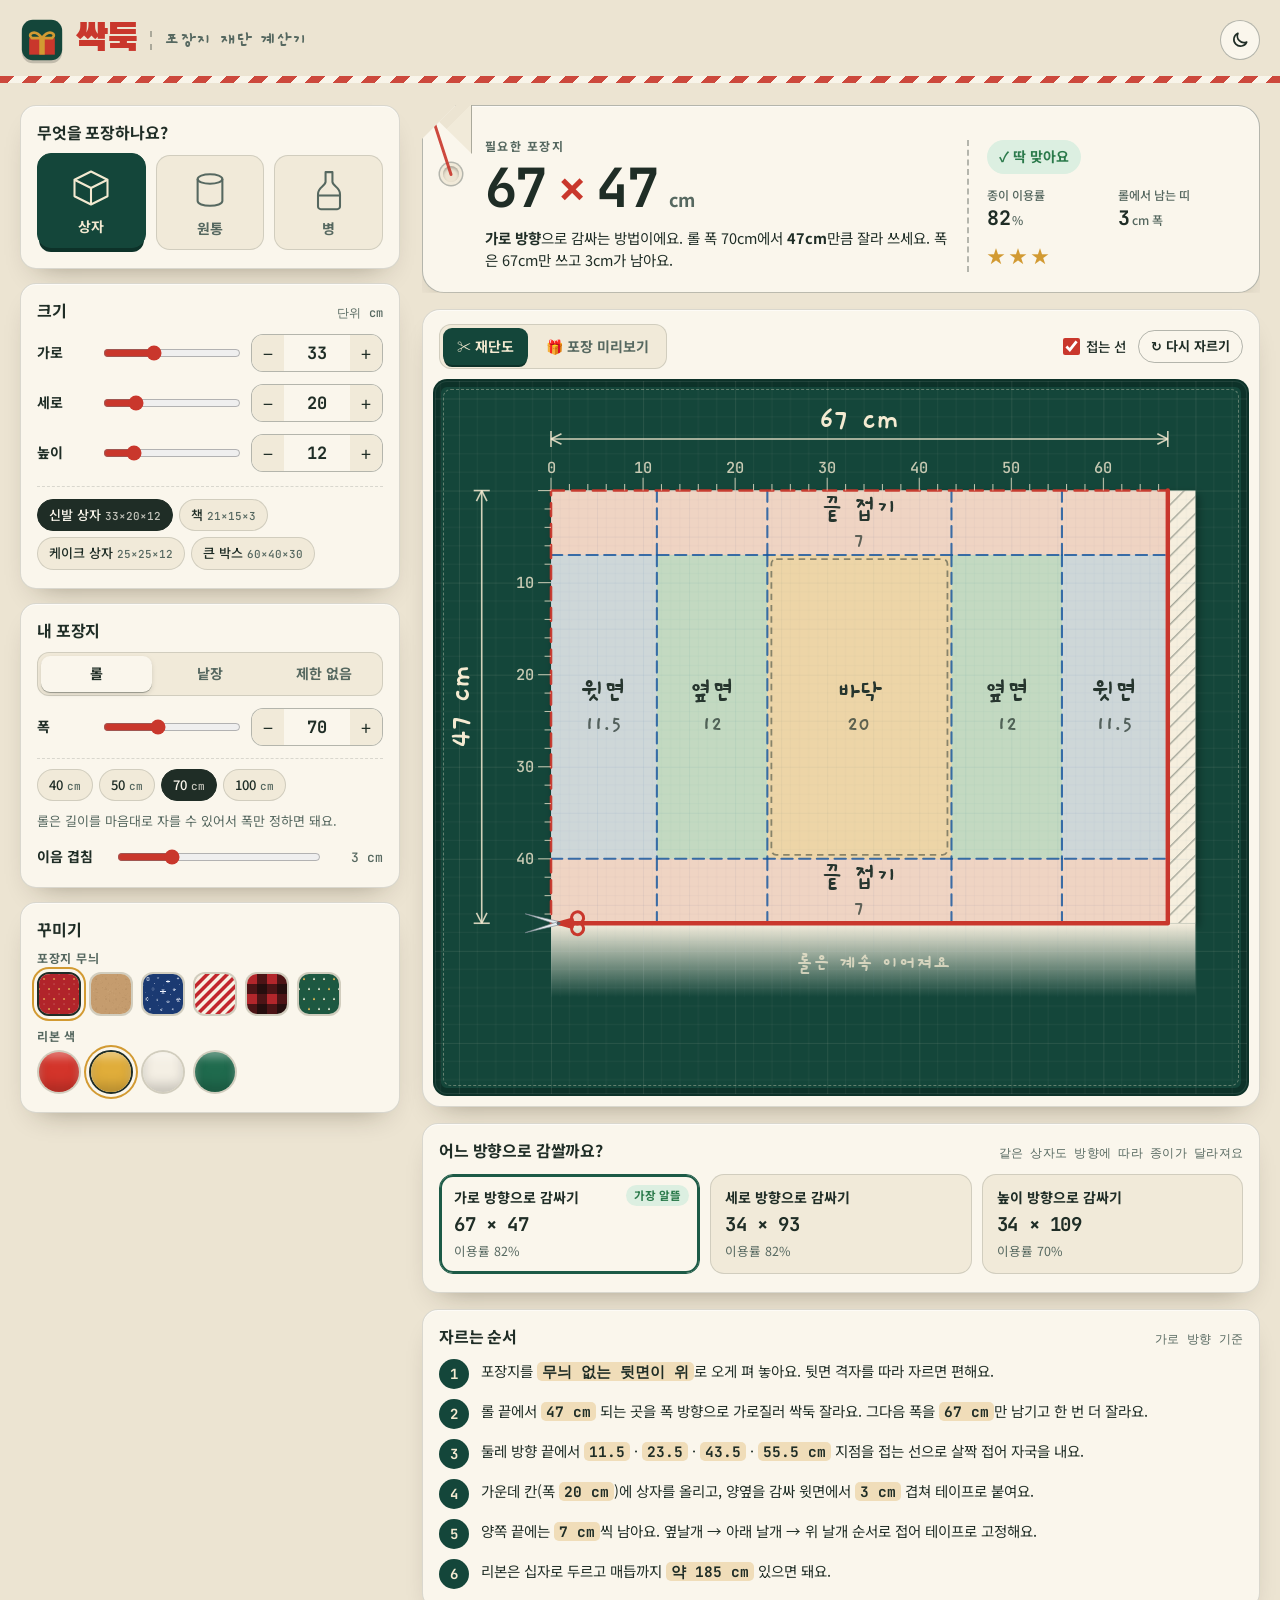
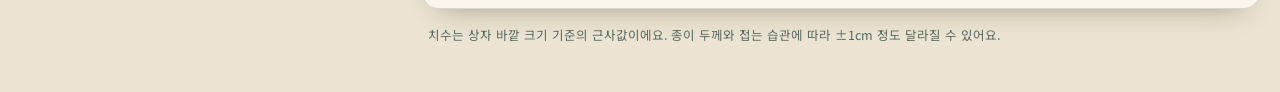
==== app/index.html @ a5066467 "싹둑: 크리스마스 선물 포장지 계산기 Co-Authored-By: Claude Sonnet 5.5 <noreply@anthropic.com>" ====
<!doctype html>
<html lang="ko">
<head>
<meta charset="utf-8">
<meta name="viewport" content="width=device-width, initial-scale=1, viewport-fit=cover">
<title>싹둑 — 포장지 재단 계산기</title>
<link rel="preconnect" href="https://fonts.googleapis.com">
<link rel="preconnect" href="https://fonts.gstatic.com" crossorigin>
<link rel="stylesheet" href="https://fonts.googleapis.com/css2?family=Black+Han+Sans&family=Gaegu:wght@400;700&family=JetBrains+Mono:wght@500;700&family=Noto+Sans+KR:wght@400;500;700&display=swap">
<link rel="stylesheet" href="css/style.css">
<link rel="icon" href="data:image/svg+xml,%3Csvg xmlns='http://www.w3.org/2000/svg' viewBox='0 0 64 64'%3E%3Crect width='64' height='64' rx='14' fill='%2314463a'/%3E%3Cpath d='M12 24h40v28H12z' fill='%23c9372c'/%3E%3Crect x='28' y='24' width='8' height='28' fill='%23f3d27a'/%3E%3Cpath d='M32 24c-10-14-22-6-14 0zM32 24c10-14 22-6 14 0z' fill='none' stroke='%23f3d27a' stroke-width='4' stroke-linejoin='round'/%3E%3C/svg%3E">
</head>
<body>

<header class="top">
  <div class="top-in">
    <a class="brand" href="../" aria-label="싹둑 처음 화면">
      <svg class="brand-mark" viewBox="0 0 48 48" aria-hidden="true">
        <rect x="2" y="2" width="44" height="44" rx="12" fill="var(--mat)"/>
        <path d="M10 22h28v18H10z" fill="var(--red)"/>
        <rect x="21" y="22" width="6" height="18" fill="var(--gold)"/>
        <path d="M24 22c-8-11-17-4-11 0zM24 22c8-11 17-4 11 0z" fill="none" stroke="var(--gold)" stroke-width="3" stroke-linejoin="round"/>
        <path d="M31 8l-14 14M17 8l14 14" stroke="#fff" stroke-width="0" />
      </svg>
      <span class="brand-name">싹둑</span>
      <span class="brand-sub">포장지 재단 계산기</span>
    </a>
    <button class="icon-btn" id="theme-btn" type="button" aria-label="화면 테마 바꾸기" title="화면 테마 바꾸기">
      <svg viewBox="0 0 24 24" width="20" height="20" aria-hidden="true"><path d="M20 14.5A8 8 0 0 1 9.5 4a8 8 0 1 0 10.5 10.5z" fill="none" stroke="currentColor" stroke-width="2" stroke-linejoin="round"/></svg>
    </button>
  </div>
  <div class="trim" aria-hidden="true"></div>
</header>

<main class="app">

  <!-- ───────── 왼쪽: 입력 ───────── -->
  <aside class="controls" aria-label="포장 정보 입력">

    <section class="card" id="c-shape" aria-labelledby="h-shape">
      <h2 id="h-shape">무엇을 포장하나요?</h2>
      <div class="shapes" role="radiogroup" aria-labelledby="h-shape" id="shapes">
        <button type="button" class="shape" role="radio" data-shape="box" aria-checked="true">
          <svg viewBox="0 0 64 64" aria-hidden="true"><path d="M32 8 56 20v24L32 56 8 44V20z" fill="none" stroke="currentColor" stroke-width="3" stroke-linejoin="round"/><path d="M8 20l24 12 24-12M32 32v24" fill="none" stroke="currentColor" stroke-width="3" stroke-linejoin="round"/></svg>
          <span>상자</span>
        </button>
        <button type="button" class="shape" role="radio" data-shape="cyl" aria-checked="false">
          <svg viewBox="0 0 64 64" aria-hidden="true"><ellipse cx="32" cy="16" rx="18" ry="7" fill="none" stroke="currentColor" stroke-width="3"/><path d="M14 16v32c0 4 8 7 18 7s18-3 18-7V16" fill="none" stroke="currentColor" stroke-width="3"/></svg>
          <span>원통</span>
        </button>
        <button type="button" class="shape" role="radio" data-shape="bottle" aria-checked="false">
          <svg viewBox="0 0 64 64" aria-hidden="true"><path d="M27 6h10v14c0 6 11 8 11 18v18c0 2-2 4-4 4H20c-2 0-4-2-4-4V38c0-10 11-12 11-18z" fill="none" stroke="currentColor" stroke-width="3" stroke-linejoin="round"/><path d="M16 40h32" stroke="currentColor" stroke-width="3"/></svg>
          <span>병</span>
        </button>
      </div>
    </section>

    <section class="card" id="c-size" aria-labelledby="h-size">
      <div class="card-head">
        <h2 id="h-size">크기</h2>
        <span class="unit-tag">단위 cm</span>
      </div>
      <div id="dims" class="dims"></div>
      <div class="presets" id="presets" aria-label="자주 쓰는 크기"></div>
    </section>

    <section class="card" id="c-paper" aria-labelledby="h-paper">
      <h2 id="h-paper">내 포장지</h2>
      <div class="seg" role="radiogroup" aria-labelledby="h-paper" id="paper-type">
        <button type="button" role="radio" data-type="roll" aria-checked="true">롤</button>
        <button type="button" role="radio" data-type="sheet" aria-checked="false">낱장</button>
        <button type="button" role="radio" data-type="none" aria-checked="false">제한 없음</button>
      </div>
      <div id="paper-fields" class="paper-fields"></div>
      <div class="field slim">
        <label for="ovl">이음 겹침</label>
        <input type="range" id="ovl" min="2" max="6" step="0.5" value="3">
        <output id="ovl-out" for="ovl">3 cm</output>
      </div>
    </section>

    <section class="card" id="c-style" aria-labelledby="h-style">
      <h2 id="h-style">꾸미기</h2>
      <div class="label-s">포장지 무늬</div>
      <div class="swatches" id="patterns" role="radiogroup" aria-label="포장지 무늬"></div>
      <div class="label-s">리본 색</div>
      <div class="swatches" id="ribbons" role="radiogroup" aria-label="리본 색"></div>
    </section>
  </aside>

  <!-- ───────── 오른쪽: 결과 ───────── -->
  <section class="workspace" aria-label="계산 결과">

    <div class="tag" id="result" aria-live="polite">
      <div class="tag-hole" aria-hidden="true"></div>
      <div class="tag-main">
        <div class="tag-kicker" id="r-kicker">필요한 포장지</div>
        <div class="tag-size"><span id="r-w">–</span><i>×</i><span id="r-h">–</span><small>cm</small></div>
        <div class="tag-note" id="r-note"></div>
      </div>
      <div class="tag-side">
        <div class="status" id="r-status"></div>
        <div class="metrics">
          <div class="metric"><span class="m-label">종이 이용률</span><span class="m-val" id="r-eff">–</span></div>
          <div class="metric"><span class="m-label" id="r-left-label">남는 종이</span><span class="m-val" id="r-left">–</span></div>
        </div>
        <div class="stars" id="r-stars" aria-hidden="true"></div>
      </div>
    </div>

    <div class="stagecard">
      <div class="stage-top">
        <div class="tabs" role="tablist" aria-label="보기 전환">
          <button type="button" role="tab" id="tab-cut" aria-selected="true" aria-controls="panel-cut">✂ 재단도</button>
          <button type="button" role="tab" id="tab-wrap" aria-selected="false" aria-controls="panel-wrap">🎁 포장 미리보기</button>
        </div>
        <div class="stage-tools" id="tools-cut">
          <label class="check"><input type="checkbox" id="chk-folds" checked><span>접는 선</span></label>
          <button type="button" class="btn ghost sm" id="btn-recut">↻ 다시 자르기</button>
        </div>
        <div class="stage-tools" id="tools-wrap" hidden>
          <label class="check"><input type="checkbox" id="chk-auto" checked><span>자동 카메라</span></label>
        </div>
      </div>

      <div class="stage" id="stage">
        <div id="panel-cut" role="tabpanel" aria-labelledby="tab-cut" class="panel">
          <svg id="cut" xmlns="http://www.w3.org/2000/svg" role="img" aria-label="포장지 재단선과 접는 선 도면"></svg>
        </div>
        <div id="panel-wrap" role="tabpanel" aria-labelledby="tab-wrap" class="panel" hidden>
          <div id="gl" class="gl"></div>
          <div class="cap" id="cap" aria-live="polite"></div>
          <div class="gl-hint" id="gl-hint">드래그로 돌려 보고, 휠로 확대해요</div>
          <div class="gl-fail" id="gl-fail" hidden>이 브라우저에서는 3D 미리보기를 열 수 없어요. 재단도는 그대로 쓸 수 있어요.</div>
        </div>
      </div>

      <div class="player" id="player" hidden>
        <button type="button" class="play" id="btn-play" aria-label="재생">
          <svg viewBox="0 0 24 24" width="22" height="22" aria-hidden="true"><path id="ico-play" d="M8 5v14l11-7z" fill="currentColor"/></svg>
        </button>
        <div class="scrub">
          <div class="marks" id="marks"></div>
          <input type="range" id="scrub" min="0" max="1000" value="0" aria-label="포장 진행 위치">
        </div>
        <button type="button" class="btn ghost sm" id="btn-speed" aria-label="재생 속도">1×</button>
        <button type="button" class="btn ghost sm" id="btn-restart" aria-label="처음부터">⏮</button>
      </div>
      <div class="chips-steps" id="step-chips" hidden></div>
    </div>

    <div class="card" id="options-card" hidden>
      <div class="card-head">
        <h2>어느 방향으로 감쌀까요?</h2>
        <span class="unit-tag">같은 상자도 방향에 따라 종이가 달라져요</span>
      </div>
      <div class="options" id="options" role="radiogroup" aria-label="감싸는 방향"></div>
    </div>

    <div class="card" id="steps-card">
      <div class="card-head"><h2>자르는 순서</h2><span class="unit-tag" id="steps-sub"></span></div>
      <ol class="steps" id="steps"></ol>
    </div>

    <p class="fine">치수는 상자 바깥 크기 기준의 근사값이에요. 종이 두께와 접는 습관에 따라 ±1cm 정도 달라질 수 있어요.</p>
  </section>
</main>

<script src="vendor/three.min.js"></script>
<script src="js/calc.js"></script>
<script src="js/diagram.js"></script>
<script src="js/stage3d.js"></script>
<script src="js/app.js"></script>
</body>
</html>
---- app/css/style.css ----
/* 싹둑 — 선물 포장 작업대
 * 레이아웃: 왼쪽 입력 카드 / 오른쪽 "선물 태그" 결과 + 재단 매트(도면·3D) / 아래 순서 안내
 * 팔레트: 매트 초록 · 리본 빨강 · 크라프트 종이 · 금박 포인트 */
:root {
  --bg: #ece4d2;
  --bg-soft: #e2d8c1;
  --card: #faf6ec;
  --card-2: #f1ead9;
  --ink: #1f2d26;
  --ink-2: #566860;
  --line: rgba(31, 45, 38, .15);
  --line-strong: rgba(31, 45, 38, .32);
  --red: #c9372c;
  --red-ink: #fff8f2;
  --green: #1c5a46;
  --gold: #d29a32;
  --mat: #14463a;
  --mat-deep: #0d3229;
  --good: #2b7a4b;
  --good-bg: #dcefe1;
  --bad: #c0302b;
  --bad-bg: #f8dfd9;
  --warn: #9a6a14;
  --shadow: 0 1px 0 rgba(255,255,255,.6) inset, 0 14px 28px -18px rgba(40, 30, 10, .45);

  --f-display: "Black Han Sans", "Noto Sans KR", "Malgun Gothic", sans-serif;
  --f-body: "Noto Sans KR", "Malgun Gothic", "Apple SD Gothic Neo", system-ui, sans-serif;
  --f-hand: "Gaegu", "Noto Sans KR", cursive;
  --f-mono: "JetBrains Mono", ui-monospace, "Cascadia Mono", Consolas, monospace;
}
@media (prefers-color-scheme: dark) {
  :root:not([data-theme="light"]) {
    --bg: #0d1713; --bg-soft: #13211b; --card: #16241e; --card-2: #1c2d25;
    --ink: #e8efe7; --ink-2: #9db0a5; --line: rgba(232, 239, 231, .13); --line-strong: rgba(232, 239, 231, .3);
    --red: #e4574a; --red-ink: #1c0906; --green: #5bbb96; --gold: #e6b24e;
    --good: #66c78f; --good-bg: #1c3a2a; --bad: #ff7d6d; --bad-bg: #3d1f1b; --warn: #e6b24e;
    --shadow: 0 1px 0 rgba(255,255,255,.04) inset, 0 14px 28px -18px rgba(0, 0, 0, .8);
    color-scheme: dark;
  }
}
:root[data-theme="dark"] {
  --bg: #0d1713; --bg-soft: #13211b; --card: #16241e; --card-2: #1c2d25;
  --ink: #e8efe7; --ink-2: #9db0a5; --line: rgba(232, 239, 231, .13); --line-strong: rgba(232, 239, 231, .3);
  --red: #e4574a; --red-ink: #1c0906; --green: #5bbb96; --gold: #e6b24e;
  --good: #66c78f; --good-bg: #1c3a2a; --bad: #ff7d6d; --bad-bg: #3d1f1b; --warn: #e6b24e;
  --shadow: 0 1px 0 rgba(255,255,255,.04) inset, 0 14px 28px -18px rgba(0, 0, 0, .8);
  color-scheme: dark;
}

* { box-sizing: border-box; }
html { -webkit-text-size-adjust: 100%; }
body {
  margin: 0;
  background: var(--bg);
  color: var(--ink);
  font: 400 15px/1.55 var(--f-body);
  padding-left: max(16px, env(safe-area-inset-left, 0px));
  padding-right: max(16px, env(safe-area-inset-right, 0px));
  padding-block: 0 48px;
  min-height: 100vh;
}
button, input { font: inherit; color: inherit; }
button { cursor: pointer; }
:focus-visible { outline: 3px solid var(--gold); outline-offset: 2px; border-radius: 8px; }
h1, h2, h3, p { margin: 0; }
[hidden] { display: none !important; }

/* ───── 머리 ───── */
.top { margin-inline: calc(max(16px, env(safe-area-inset-left, 0px)) * -1) calc(max(16px, env(safe-area-inset-right, 0px)) * -1); padding-inline: max(16px, env(safe-area-inset-left, 0px)) max(16px, env(safe-area-inset-right, 0px)); }
.top-in { max-width: 1240px; margin: 0 auto; display: flex; align-items: center; justify-content: space-between; gap: 12px; padding-block: 18px 14px; }
.brand { display: flex; align-items: center; gap: 12px; text-decoration: none; color: inherit; min-width: 0; }
.brand-mark { width: 44px; height: 44px; flex: none; filter: drop-shadow(0 3px 0 rgba(0,0,0,.18)); }
.brand-name { font: 400 38px/1 var(--f-display); letter-spacing: -.02em; color: var(--red); }
.brand-sub { font: 400 19px/1 var(--f-hand); font-weight: 700; color: var(--ink-2); padding-left: 12px; border-left: 2px dashed var(--line-strong); white-space: nowrap; }
.trim { height: 7px; margin-inline: calc(max(16px, env(safe-area-inset-left, 0px)) * -1) calc(max(16px, env(safe-area-inset-right, 0px)) * -1); background: repeating-linear-gradient(-45deg, var(--red) 0 10px, var(--card) 10px 20px); opacity: .9; }
.icon-btn { width: 40px; height: 40px; border-radius: 50%; border: 1.5px solid var(--line-strong); background: var(--card); display: grid; place-items: center; }
.icon-btn:hover { border-color: var(--ink); }

/* ───── 전체 배치 ───── */
.app { max-width: 1240px; margin: 22px auto 0; display: grid; grid-template-columns: minmax(300px, 380px) minmax(0, 1fr); gap: 22px; align-items: start; }
.controls { display: grid; gap: 14px; }
.workspace { display: grid; gap: 16px; min-width: 0; }

.card { background: var(--card); border: 1px solid var(--line); border-radius: 16px; padding: 16px 16px 18px; box-shadow: var(--shadow); min-width: 0; }
.card h2 { font: 700 16px/1.3 var(--f-body); letter-spacing: -.01em; }
.card-head { display: flex; align-items: baseline; justify-content: space-between; gap: 10px; flex-wrap: wrap; margin-bottom: 12px; }
.card > h2 { margin-bottom: 12px; }
.unit-tag { font: 500 12px/1.4 var(--f-mono); color: var(--ink-2); letter-spacing: .02em; }
.label-s { font: 700 12px/1 var(--f-body); letter-spacing: .06em; color: var(--ink-2); margin: 14px 0 8px; }
.label-s:first-of-type { margin-top: 2px; }

/* ───── 모양 고르기 ───── */
.shapes { display: grid; grid-template-columns: repeat(3, 1fr); gap: 10px; }
.shape { display: grid; justify-items: center; gap: 6px; padding: 12px 6px 10px; border-radius: 14px; border: 1.5px solid var(--line); background: var(--card-2); color: var(--ink-2); transition: transform .15s, border-color .15s, background .15s, color .15s; }
.shape svg { width: 44px; height: 44px; }
.shape span { font-weight: 700; font-size: 14px; }
.shape:hover { transform: translateY(-2px); border-color: var(--line-strong); }
.shape[aria-checked="true"] { background: var(--mat); border-color: var(--mat); color: #f4ead1; box-shadow: 0 6px 0 -2px var(--mat-deep); transform: translateY(-2px); }

/* ───── 입력칸 ───── */
.dims { display: grid; gap: 12px; }
.field { display: grid; grid-template-columns: 56px minmax(0, 1fr) auto; align-items: center; gap: 10px; }
.field.slim { grid-template-columns: 70px minmax(0, 1fr) 52px; margin-top: 14px; }
.field > label { font-weight: 700; font-size: 14px; }
.field output { font: 500 13px var(--f-mono); text-align: right; color: var(--ink-2); }
.num { display: inline-flex; align-items: stretch; border: 1.5px solid var(--line-strong); border-radius: 12px; overflow: hidden; background: var(--card); }
.num button { width: 32px; border: 0; background: var(--card-2); font-size: 18px; line-height: 1; color: var(--ink); }
.num button:hover { background: var(--bg-soft); }
.num button:active { transform: scale(.94); }
.num input { width: 66px; border: 0; background: transparent; text-align: center; font: 700 17px var(--f-mono); padding: 7px 2px; -moz-appearance: textfield; }
.num input::-webkit-outer-spin-button, .num input::-webkit-inner-spin-button { -webkit-appearance: none; margin: 0; }
.num input:focus { outline: none; background: color-mix(in srgb, var(--gold) 18%, transparent); }
.num:focus-within { border-color: var(--gold); }
input[type="range"] { width: 100%; accent-color: var(--red); height: 24px; margin: 0; background: transparent; }

.presets { display: flex; flex-wrap: wrap; gap: 6px; margin-top: 14px; padding-top: 12px; border-top: 1.5px dashed var(--line); }
.chip { border: 1.5px solid var(--line); background: var(--card-2); border-radius: 999px; padding: 5px 11px; font-size: 13px; font-weight: 500; color: var(--ink); white-space: nowrap; }
.chip:hover { border-color: var(--ink); }
.chip small { font: 500 11px var(--f-mono); color: var(--ink-2); margin-left: 4px; }
.chip[aria-checked="true"], .chip.on { background: var(--ink); color: var(--card); border-color: var(--ink); }
.chip[aria-checked="true"] small, .chip.on small { color: inherit; opacity: .75; }

/* ───── 내 포장지 ───── */
.seg { display: grid; grid-template-columns: repeat(3, 1fr); background: var(--card-2); border: 1.5px solid var(--line); border-radius: 12px; padding: 3px; gap: 3px; }
.seg button { border: 0; background: transparent; border-radius: 9px; padding: 7px 4px; font-weight: 700; font-size: 14px; color: var(--ink-2); }
.seg button[aria-checked="true"] { background: var(--card); color: var(--ink); box-shadow: 0 1px 0 var(--line-strong), 0 2px 6px -2px rgba(0,0,0,.25); }
.paper-fields { display: grid; gap: 10px; margin-top: 12px; }
.paper-fields .row { display: flex; flex-wrap: wrap; gap: 8px; align-items: center; }
.paper-fields .times { font: 500 15px var(--f-mono); color: var(--ink-2); }
.paper-fields .note { font-size: 13px; color: var(--ink-2); }

/* ───── 무늬 · 리본 견본 ───── */
.swatches { display: flex; flex-wrap: wrap; gap: 8px; }
.sw { width: 44px; height: 44px; border-radius: 12px; border: 2px solid var(--line); padding: 0; overflow: hidden; position: relative; background: var(--card-2); transition: transform .15s; }
.sw:hover { transform: translateY(-2px); }
.sw canvas, .sw i { position: absolute; inset: 0; width: 100%; height: 100%; display: block; }
.sw[aria-checked="true"] { border-color: var(--ink); box-shadow: 0 0 0 3px var(--card), 0 0 0 5px var(--gold); }
.sw.ribbon { border-radius: 50%; }
.sw.ribbon i { background: var(--c); box-shadow: inset 0 -8px 12px rgba(0,0,0,.18), inset 0 6px 8px rgba(255,255,255,.35); }

/* ───── 선물 태그(결과) ───── */
.tag { position: relative; display: grid; grid-template-columns: minmax(0, 1fr) minmax(200px, 270px); gap: 18px; padding: 34px 22px 20px 62px; background: var(--card); border: 1.5px solid var(--line-strong); border-radius: 6px 22px 22px 22px; box-shadow: var(--shadow); clip-path: polygon(34px 0, 100% 0, 100% 100%, 0 100%, 0 34px); }
.tag::before { content: ""; position: absolute; left: 0; top: 0; width: 49px; height: 49px; background: linear-gradient(135deg, var(--bg) 0 50%, var(--card-2) 50%); border-right: 1.5px solid var(--line-strong); transform: translate(-1px, -1px); clip-path: polygon(100% 0, 100% 100%, 0 0); }
.tag-hole { position: absolute; left: 20px; top: 60px; width: 16px; height: 16px; border-radius: 50%; background: var(--bg); box-shadow: inset 0 2px 3px rgba(0,0,0,.28), 0 0 0 3px var(--card-2), 0 0 0 4.5px var(--line-strong); }
.tag-hole::after { content: ""; position: absolute; left: 7px; top: -46px; width: 2.5px; height: 56px; background: var(--red); border-radius: 2px; transform: rotate(-18deg); transform-origin: 50% 100%; opacity: .9; }
.tag-main { min-width: 0; }
.tag-kicker { font: 700 12px/1 var(--f-body); letter-spacing: .12em; color: var(--ink-2); margin-bottom: 8px; }
.tag-size { display: flex; align-items: baseline; flex-wrap: nowrap; white-space: nowrap; gap: 4px 10px; font-family: var(--f-mono); font-weight: 700; font-size: clamp(32px, 4.6vw, 54px); line-height: 1.05; letter-spacing: -.03em; font-variant-numeric: tabular-nums; }
.tag-size i { font-style: normal; color: var(--red); font-weight: 500; }
.tag-size small { font: 700 18px var(--f-body); letter-spacing: 0; color: var(--ink-2); margin-left: 2px; }
.tag-note { margin-top: 10px; font-size: 14.5px; color: var(--ink); max-width: 60ch; text-wrap: pretty; }
.tag-note b { font-weight: 700; }
.tag-side { display: grid; align-content: start; gap: 12px; border-left: 2px dashed var(--line-strong); padding-left: 18px; min-width: 0; }
.status { display: inline-flex; align-items: center; gap: 8px; justify-self: start; padding: 6px 12px; border-radius: 999px; font-weight: 700; font-size: 14px; }
.status.ok { background: var(--good-bg); color: var(--good); }
.status.bad { background: var(--bad-bg); color: var(--bad); animation: shake .5s .1s 2; }
.status.free { background: var(--card-2); color: var(--ink-2); }
.metrics { display: grid; grid-template-columns: 1fr 1fr; gap: 12px; }
.metric { display: grid; gap: 2px; min-width: 0; }
.m-label { font-size: 12px; color: var(--ink-2); font-weight: 500; }
.m-val { font: 700 20px/1.2 var(--f-mono); letter-spacing: -.02em; font-variant-numeric: tabular-nums; white-space: nowrap; }
.m-val small { font: 500 12px var(--f-body); color: var(--ink-2); letter-spacing: 0; margin-left: 2px; }
.stars { display: flex; gap: 3px; color: var(--gold); font-size: 18px; letter-spacing: 1px; }
.stars .off { color: var(--line-strong); }
@keyframes shake { 0%,100% { transform: translateX(0) } 25% { transform: translateX(-4px) } 75% { transform: translateX(4px) } }

/* ───── 재단 매트 ───── */
.stagecard { background: var(--card); border: 1px solid var(--line); border-radius: 18px; padding: 12px; box-shadow: var(--shadow); min-width: 0; }
.stage-top { display: flex; align-items: center; justify-content: space-between; gap: 10px; flex-wrap: wrap; padding: 2px 4px 12px; }
.tabs { display: inline-flex; gap: 4px; background: var(--card-2); border: 1.5px solid var(--line); border-radius: 12px; padding: 3px; }
.tabs button { border: 0; background: transparent; padding: 8px 14px; border-radius: 9px; font-weight: 700; font-size: 14px; color: var(--ink-2); }
.tabs button[aria-selected="true"] { background: var(--mat); color: #f4ead1; box-shadow: 0 3px 0 -1px var(--mat-deep); }
.stage-tools { display: flex; align-items: center; gap: 12px; }
.check { display: inline-flex; align-items: center; gap: 6px; font-size: 13.5px; font-weight: 500; cursor: pointer; }
.check input { accent-color: var(--red); width: 17px; height: 17px; margin: 0; }
.btn { border: 1.5px solid var(--ink); background: var(--ink); color: var(--card); border-radius: 999px; padding: 8px 16px; font-weight: 700; }
.btn.ghost { background: transparent; color: var(--ink); border-color: var(--line-strong); }
.btn.ghost:hover { border-color: var(--ink); }
.btn.sm { padding: 5px 12px; font-size: 13px; }

.stage { position: relative; border-radius: 12px; overflow: hidden; background: var(--mat); aspect-ratio: var(--ar, 16 / 10); min-height: 340px; box-shadow: inset 0 0 0 1px rgba(255,255,255,.08), inset 0 0 0 6px var(--mat-deep), 0 0 0 2px var(--mat-deep); }
.stage::after { content: ""; position: absolute; inset: 8px; border: 1.5px dashed rgba(244, 234, 209, .35); border-radius: 8px; pointer-events: none; }
.panel { position: absolute; inset: 0; }
#cut { width: 100%; height: 100%; display: block; }
.gl { position: absolute; inset: 0; }
.gl canvas { width: 100% !important; height: 100% !important; display: block; touch-action: none; cursor: grab; }
.gl canvas:active { cursor: grabbing; }
.cap { position: absolute; left: 50%; bottom: 20px; transform: translateX(-50%); max-width: calc(100% - 40px); padding: 8px 18px 9px; border-radius: 999px; background: rgba(13, 28, 22, .78); color: #f6ecd4; font: 700 22px/1.2 var(--f-hand); letter-spacing: .01em; backdrop-filter: blur(6px); text-align: center; pointer-events: none; transition: opacity .25s; white-space: nowrap; overflow: hidden; text-overflow: ellipsis; }
.cap.bad { background: rgba(120, 22, 16, .88); }
.cap:empty { opacity: 0; }
.gl-hint { position: absolute; left: 22px; top: 18px; font: 500 12.5px var(--f-body); color: rgba(244,234,209,.7); pointer-events: none; transition: opacity .6s; }
.gl-fail { position: absolute; inset: 0; display: grid; place-items: center; text-align: center; padding: 30px; color: #f6ecd4; font-weight: 500; }

.player { display: grid; grid-template-columns: auto minmax(0, 1fr) auto auto; align-items: center; gap: 12px; padding: 12px 4px 4px; }
.play { width: 46px; height: 46px; border-radius: 50%; border: 0; background: var(--red); color: var(--red-ink); display: grid; place-items: center; box-shadow: 0 4px 0 -1px color-mix(in srgb, var(--red) 55%, black); }
.play:active { transform: translateY(2px); box-shadow: 0 2px 0 -1px color-mix(in srgb, var(--red) 55%, black); }
.scrub { position: relative; padding-top: 14px; }
.scrub input { position: relative; z-index: 1; }
.marks { position: absolute; left: 7px; right: 7px; top: 0; height: 14px; pointer-events: none; }
.marks i { position: absolute; top: 0; width: 2px; height: 8px; background: var(--line-strong); border-radius: 1px; transform: translateX(-1px); }
.chips-steps { display: flex; flex-wrap: wrap; gap: 6px; padding: 8px 4px 2px; }

/* ───── 방향 카드 ───── */
.options { display: grid; grid-template-columns: repeat(auto-fit, minmax(190px, 1fr)); gap: 10px; }
.opt { text-align: left; border: 1.5px solid var(--line); background: var(--card-2); border-radius: 14px; padding: 12px 14px; display: grid; gap: 4px; position: relative; min-width: 0; transition: transform .15s, border-color .15s; }
.opt:hover { transform: translateY(-2px); border-color: var(--line-strong); }
.opt[aria-checked="true"] { border-color: var(--green); background: var(--card); box-shadow: 0 0 0 2px var(--green) inset; }
.opt .o-name { font-weight: 700; font-size: 14px; }
.opt .o-size { font: 700 19px var(--f-mono); letter-spacing: -.02em; font-variant-numeric: tabular-nums; }
.opt .o-sub { font-size: 12.5px; color: var(--ink-2); }
.opt .o-badge { position: absolute; right: 10px; top: 10px; font-size: 11.5px; font-weight: 700; background: var(--good-bg); color: var(--good); padding: 2px 8px; border-radius: 999px; }
.opt .o-badge.bad { background: var(--bad-bg); color: var(--bad); }

/* ───── 순서 ───── */
.steps { list-style: none; counter-reset: s; margin: 0; padding: 0; display: grid; gap: 10px; }
.steps li { counter-increment: s; position: relative; padding-left: 42px; min-height: 30px; font-size: 14.5px; text-wrap: pretty; }
.steps li::before { content: counter(s); position: absolute; left: 0; top: -1px; width: 30px; height: 30px; display: grid; place-items: center; border-radius: 50%; background: var(--mat); color: #f4ead1; font: 700 14px var(--f-mono); }
.steps li b { font-family: var(--f-mono); font-weight: 700; background: color-mix(in srgb, var(--gold) 28%, transparent); padding: 0 5px; border-radius: 5px; white-space: nowrap; }
.fine { font-size: 12.5px; color: var(--ink-2); padding: 0 6px; }

/* ───── 좁은 화면 ───── */
@media (max-width: 980px) {
  .app { display: flex; flex-direction: column; gap: 14px; }
  .controls, .workspace { display: contents; }
  #result { order: 1; }
  #c-shape { order: 2; }
  #c-size { order: 3; }
  .stagecard { order: 4; }
  #c-paper { order: 5; }
  #c-style { order: 6; }
  #options-card { order: 7; }
  #steps-card { order: 8; }
  .fine { order: 9; }
}
@media (max-width: 640px) {
  .brand-sub { display: none; }
  .brand-name { font-size: 34px; }
  .tag { grid-template-columns: minmax(0, 1fr); padding: 34px 16px 18px 50px; }
  .tag-side { border-left: 0; padding-left: 0; border-top: 2px dashed var(--line-strong); padding-top: 14px; }
  .stage { aspect-ratio: var(--ar-m, 4 / 4.2); min-height: 0; }
  .cap { font-size: 18px; bottom: 14px; }
  .player { grid-template-columns: auto minmax(0, 1fr) auto; }
  #btn-restart { display: none; }
  .field { grid-template-columns: 48px minmax(0, 1fr) auto; }
}
@media (prefers-reduced-motion: reduce) {
  *, *::before, *::after { animation: none !important; transition: none !important; }
}
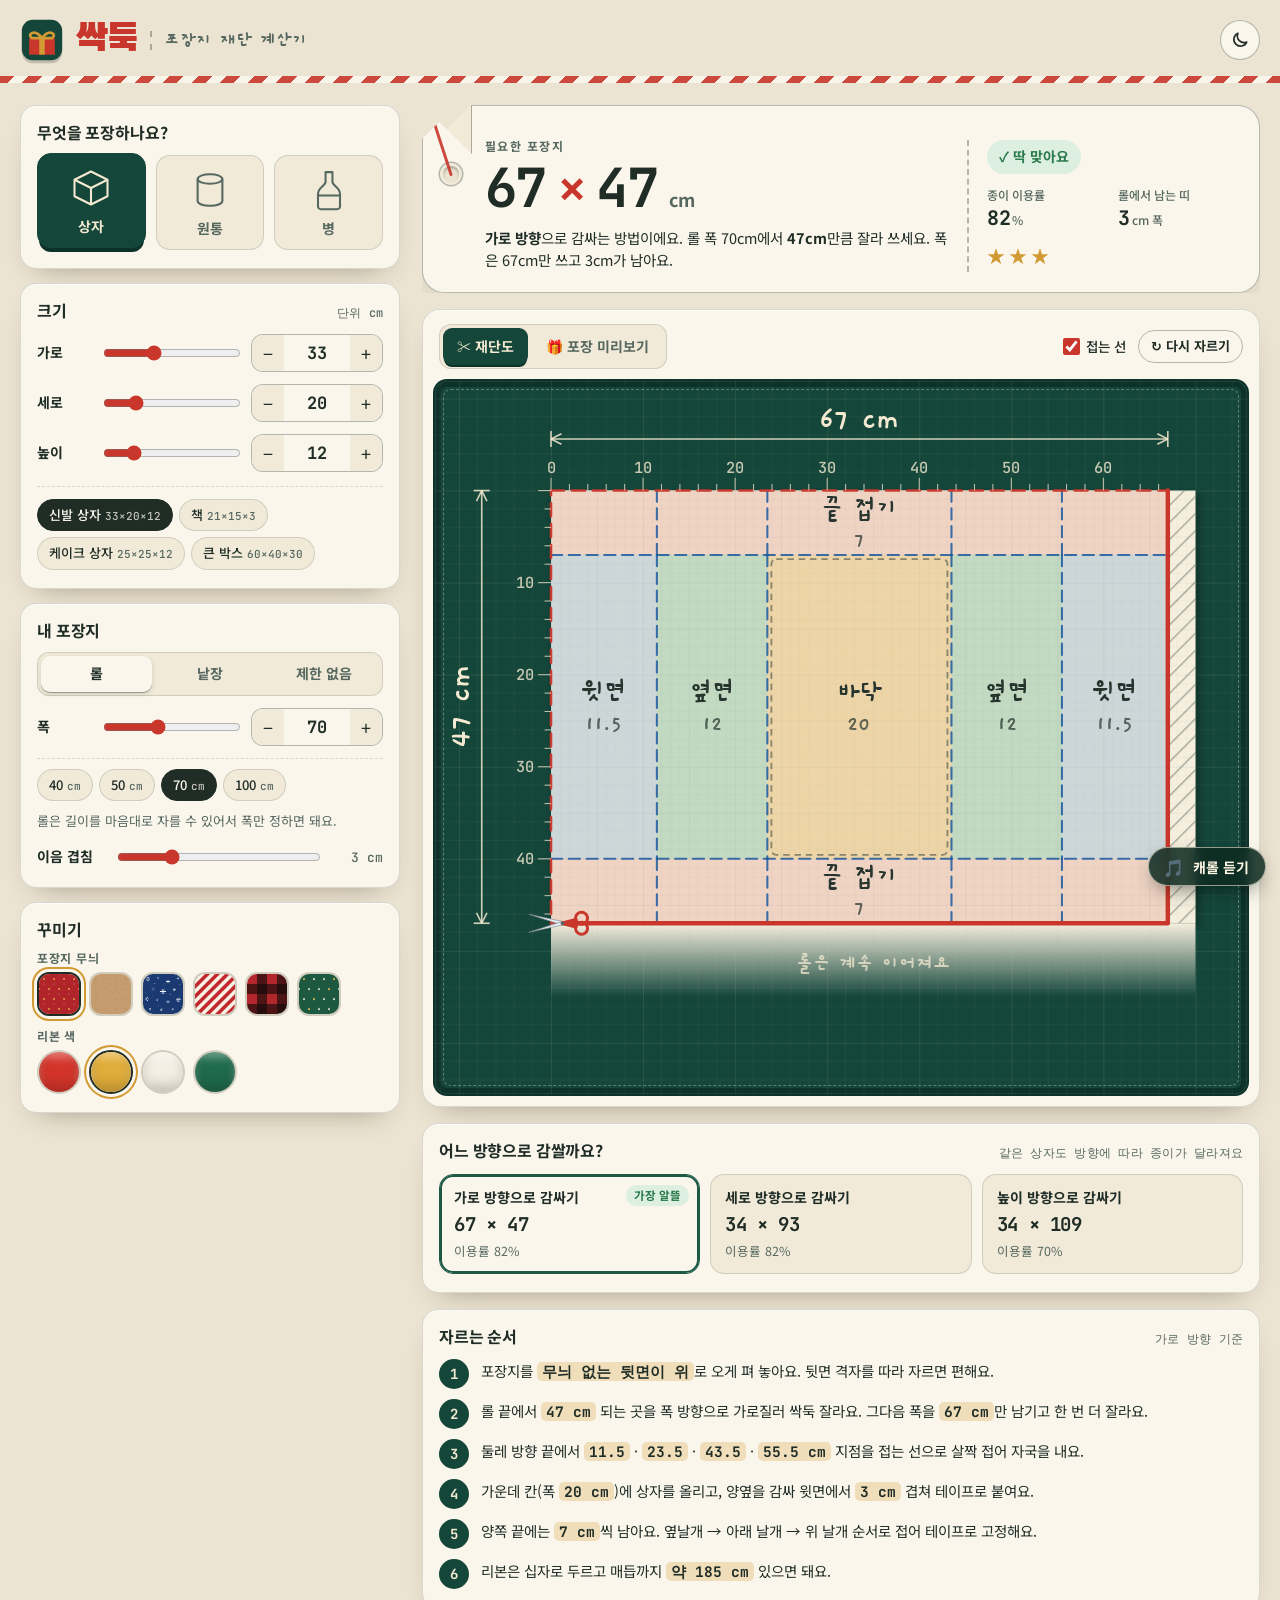
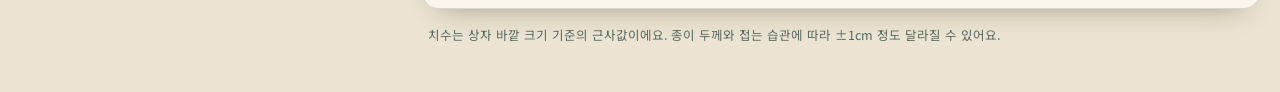
==== commit ce7610c4: "Add calm Christmas carol BGM toggle and fit landing hero to first screen Co-Authored-By: Claude Sonn" ====
--- a/app/index.html
+++ b/app/index.html
@@ -171,5 +171,6 @@
 <script src="js/diagram.js"></script>
 <script src="js/stage3d.js"></script>
 <script src="js/app.js"></script>
+<script src="../bgm.js" defer></script>
 </body>
 </html>
--- a/app/css/style.css
+++ b/app/css/style.css
@@ -220,7 +220,7 @@
 
 /* ───── 좁은 화면 ───── */
 @media (max-width: 980px) {
-  .app { display: flex; flex-direction: column; gap: 14px; }
+  .app { display: flex; flex-direction: column; align-items: stretch; gap: 14px; }
   .controls, .workspace { display: contents; }
   #result { order: 1; }
   #c-shape { order: 2; }
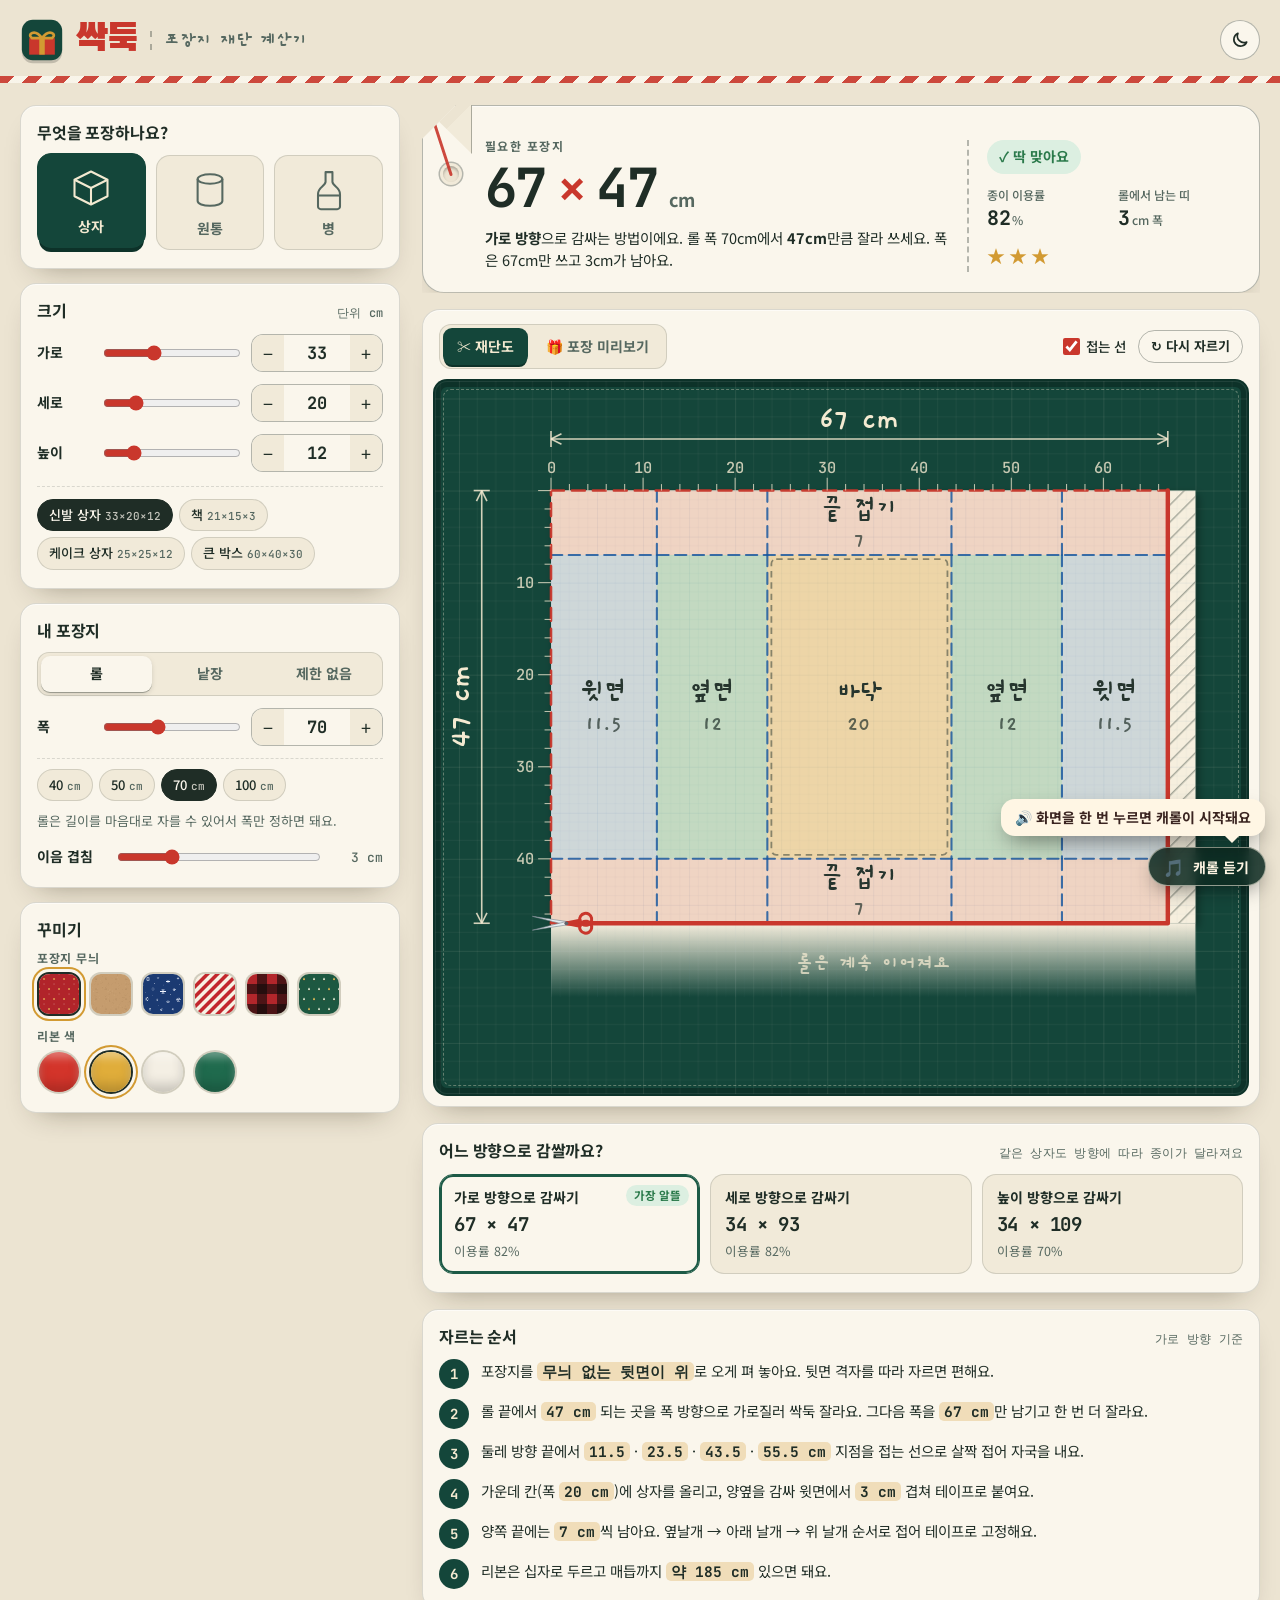
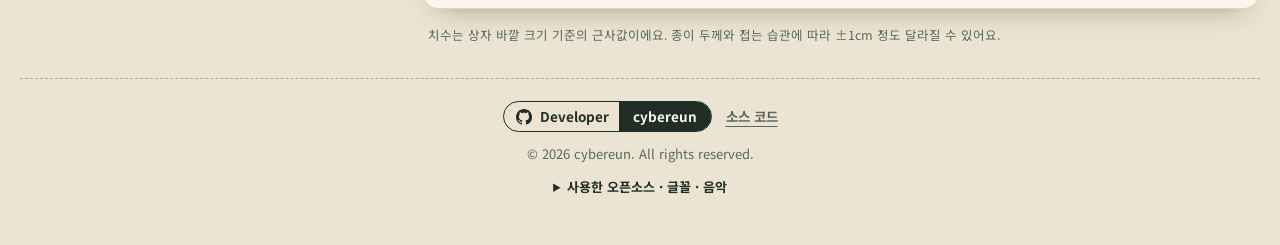
==== commit 4e2dfabd: "Add copyright notice, developer badge and open-source credits Co-Authored-By: Claude Sonnet 5.5 <nor" ====
--- a/app/index.html
+++ b/app/index.html
@@ -166,6 +166,24 @@
   </section>
 </main>
 
+<footer class="appfoot">
+<div class="legal">
+  <div class="dev-row">
+    <a class="devbadge" href="https://github.com/cybereun" target="_blank" rel="noopener" aria-label="개발자 cybereun의 GitHub 프로필"><svg viewBox="0 0 16 16" width="16" height="16" aria-hidden="true"><path fill="currentColor" d="M8 0C3.58 0 0 3.58 0 8c0 3.54 2.29 6.53 5.47 7.59.4.07.55-.17.55-.38 0-.19-.01-.82-.01-1.49-2.01.37-2.53-.49-2.69-.94-.09-.23-.48-.94-.82-1.13-.28-.15-.68-.52-.01-.53.63-.01 1.08.58 1.23.82.72 1.21 1.87.87 2.33.66.07-.52.28-.87.51-1.07-1.78-.2-3.64-.89-3.64-3.95 0-.87.31-1.59.82-2.15-.08-.2-.36-1.02.08-2.12 0 0 .67-.21 2.2.82.64-.18 1.32-.27 2-.27.68 0 1.36.09 2 .27 1.53-1.04 2.2-.82 2.2-.82.44 1.1.16 1.92.08 2.12.51.56.82 1.27.82 2.15 0 3.07-1.87 3.75-3.65 3.95.29.25.54.73.54 1.48 0 1.07-.01 1.93-.01 2.2 0 .21.15.46.55.38A8.013 8.013 0 0016 8c0-4.42-3.58-8-8-8z"/></svg><span class="role">Developer</span><span class="who">cybereun</span></a>
+    <a class="devlink" href="https://github.com/cybereun/ssakduk" target="_blank" rel="noopener">소스 코드</a>
+  </div>
+  <p class="copy">© 2026 cybereun. All rights reserved.</p>
+  <details class="credits">
+    <summary>사용한 오픈소스 · 글꼴 · 음악</summary>
+    <ul>
+      <li><b>Three.js</b> r149, MIT License, © 2010-2023 three.js authors</li>
+      <li><b>글꼴</b> Black Han Sans, Gaegu, Noto Sans KR, JetBrains Mono: Google Fonts, SIL Open Font License 1.1</li>
+      <li><b>음악</b> 「고요한 밤」(프란츠 크사버 그루버, 1818): 저작권이 만료된 곡을 브라우저에서 직접 합성해 연주해요. 별도의 음원 파일은 쓰지 않아요.</li>
+    </ul>
+  </details>
+</div>
+</footer>
+
 <script src="vendor/three.min.js"></script>
 <script src="js/calc.js"></script>
 <script src="js/diagram.js"></script>
--- a/app/css/style.css
+++ b/app/css/style.css
@@ -246,3 +246,18 @@
 @media (prefers-reduced-motion: reduce) {
   *, *::before, *::after { animation: none !important; transition: none !important; }
 }
+
+/* ───── 하단 저작권 · 개발자 ───── */
+.appfoot { max-width: 1240px; margin: 34px auto 0; padding-top: 22px; border-top: 1.5px dashed var(--line-strong); }
+.legal { display: grid; justify-items: center; gap: 12px; text-align: center; }
+.dev-row { display: flex; flex-wrap: wrap; justify-content: center; align-items: center; gap: 10px 14px; }
+.devbadge { display: inline-flex; align-items: stretch; border-radius: 999px; overflow: hidden; text-decoration: none; border: 1.5px solid var(--ink); font: 700 13.5px/1 var(--f-body); color: var(--ink); transition: transform .15s; }
+.devbadge:hover { transform: translateY(-2px); }
+.devbadge svg { align-self: center; margin: 0 8px 0 12px; }
+.devbadge .role { display: flex; align-items: center; padding: 8px 10px 8px 0; }
+.devbadge .who { display: flex; align-items: center; padding: 8px 14px; background: var(--ink); color: var(--card); }
+.devlink { color: var(--ink-2); font-weight: 700; font-size: 13.5px; text-underline-offset: 4px; }
+.copy { font-size: 13px; color: var(--ink-2); }
+.credits { max-width: 560px; font-size: 13px; color: var(--ink-2); text-align: left; }
+.credits summary { cursor: pointer; text-align: center; font-weight: 700; color: var(--ink); }
+.credits ul { margin: 10px 0 0; padding-left: 18px; display: grid; gap: 6px; }
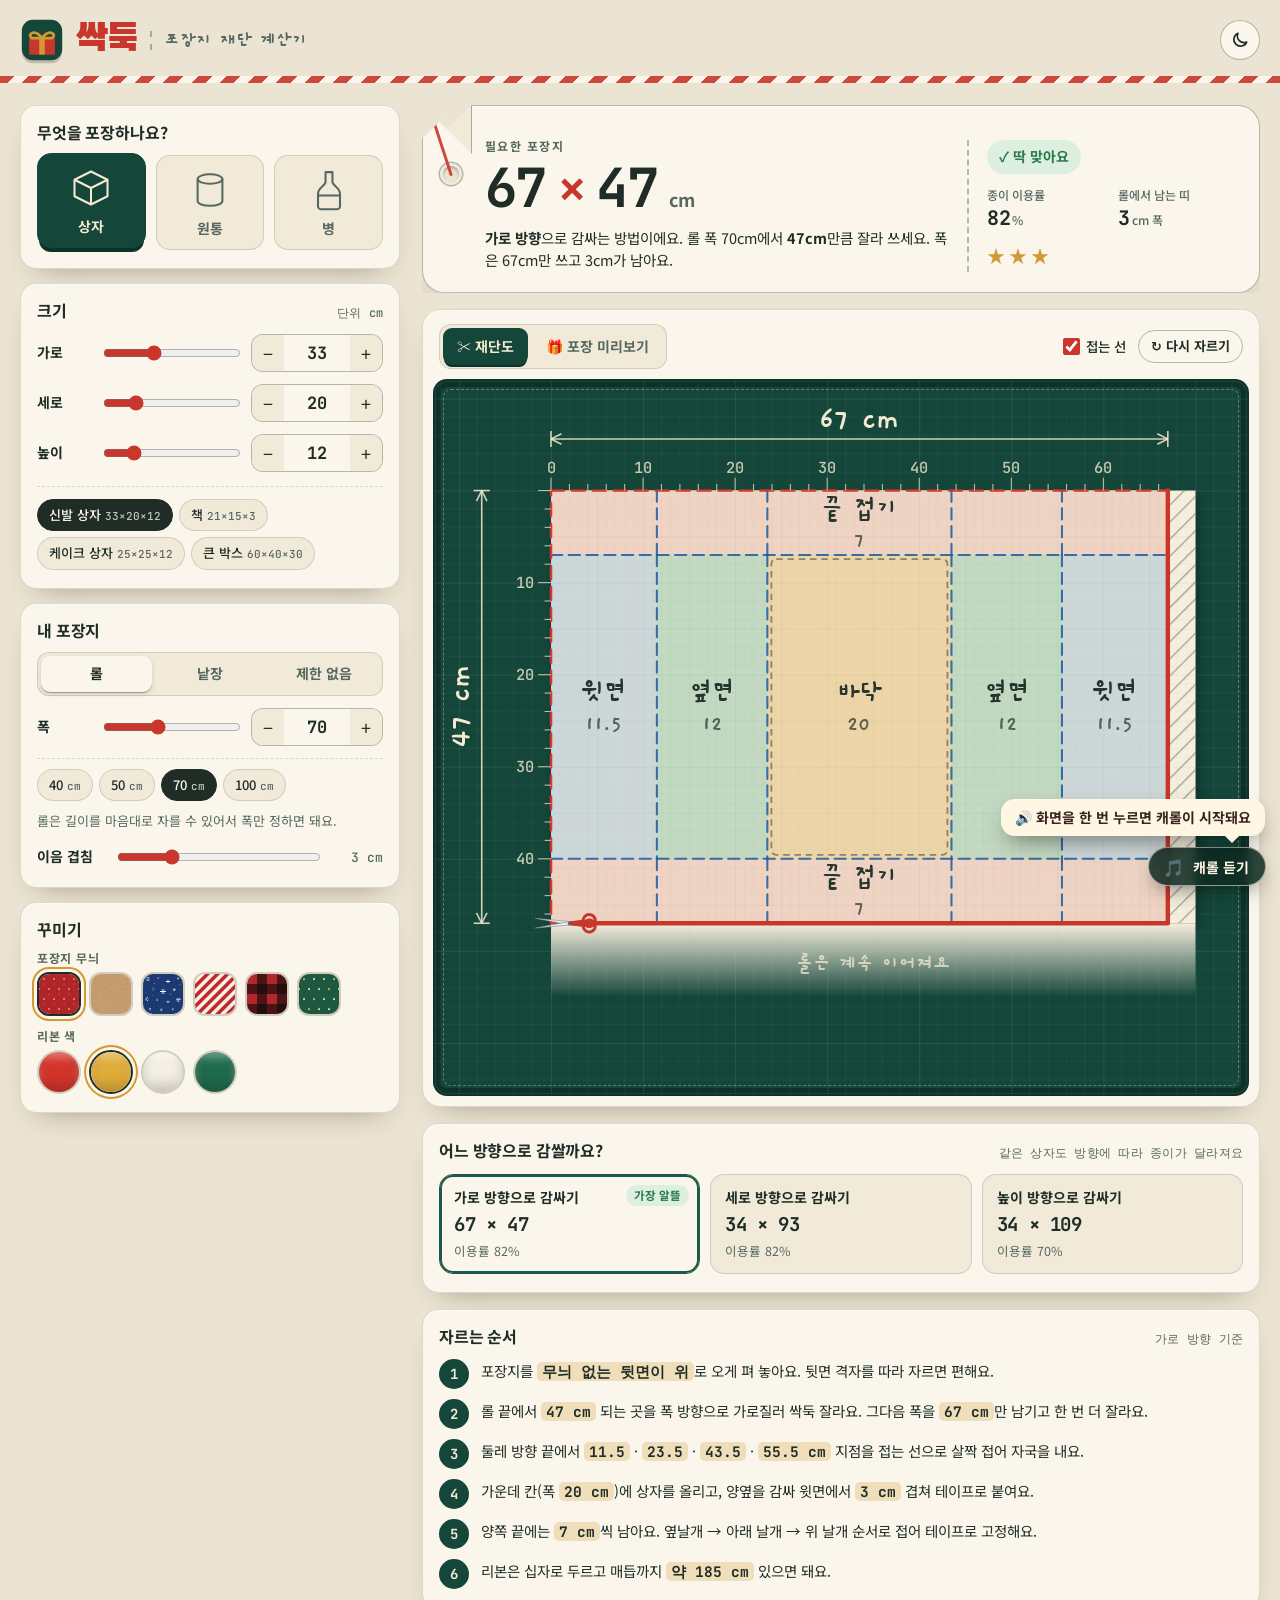
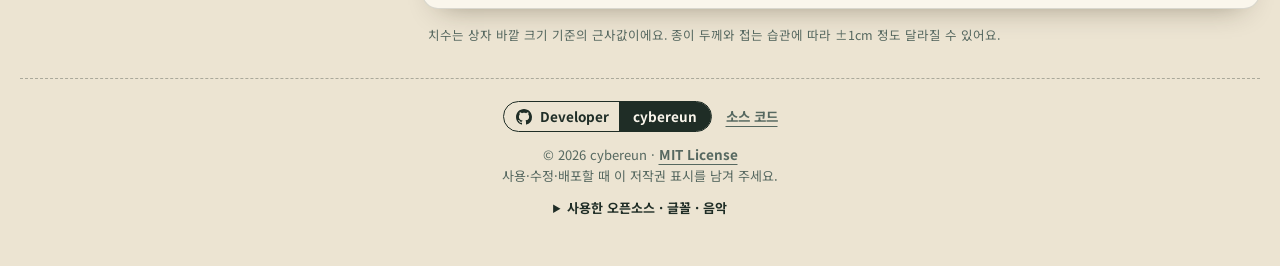
==== commit 21b779e0: "Relicense under MIT with attribution notice" ====
--- a/app/index.html
+++ b/app/index.html
@@ -172,7 +172,7 @@
     <a class="devbadge" href="https://github.com/cybereun" target="_blank" rel="noopener" aria-label="개발자 cybereun의 GitHub 프로필"><svg viewBox="0 0 16 16" width="16" height="16" aria-hidden="true"><path fill="currentColor" d="M8 0C3.58 0 0 3.58 0 8c0 3.54 2.29 6.53 5.47 7.59.4.07.55-.17.55-.38 0-.19-.01-.82-.01-1.49-2.01.37-2.53-.49-2.69-.94-.09-.23-.48-.94-.82-1.13-.28-.15-.68-.52-.01-.53.63-.01 1.08.58 1.23.82.72 1.21 1.87.87 2.33.66.07-.52.28-.87.51-1.07-1.78-.2-3.64-.89-3.64-3.95 0-.87.31-1.59.82-2.15-.08-.2-.36-1.02.08-2.12 0 0 .67-.21 2.2.82.64-.18 1.32-.27 2-.27.68 0 1.36.09 2 .27 1.53-1.04 2.2-.82 2.2-.82.44 1.1.16 1.92.08 2.12.51.56.82 1.27.82 2.15 0 3.07-1.87 3.75-3.65 3.95.29.25.54.73.54 1.48 0 1.07-.01 1.93-.01 2.2 0 .21.15.46.55.38A8.013 8.013 0 0016 8c0-4.42-3.58-8-8-8z"/></svg><span class="role">Developer</span><span class="who">cybereun</span></a>
     <a class="devlink" href="https://github.com/cybereun/ssakduk" target="_blank" rel="noopener">소스 코드</a>
   </div>
-  <p class="copy">© 2026 cybereun. All rights reserved.</p>
+  <p class="copy">© 2026 cybereun · <a class="devlink" href="https://github.com/cybereun/ssakduk/blob/main/LICENSE" target="_blank" rel="noopener">MIT License</a><br>사용·수정·배포할 때 이 저작권 표시를 남겨 주세요.</p>
   <details class="credits">
     <summary>사용한 오픈소스 · 글꼴 · 음악</summary>
     <ul>
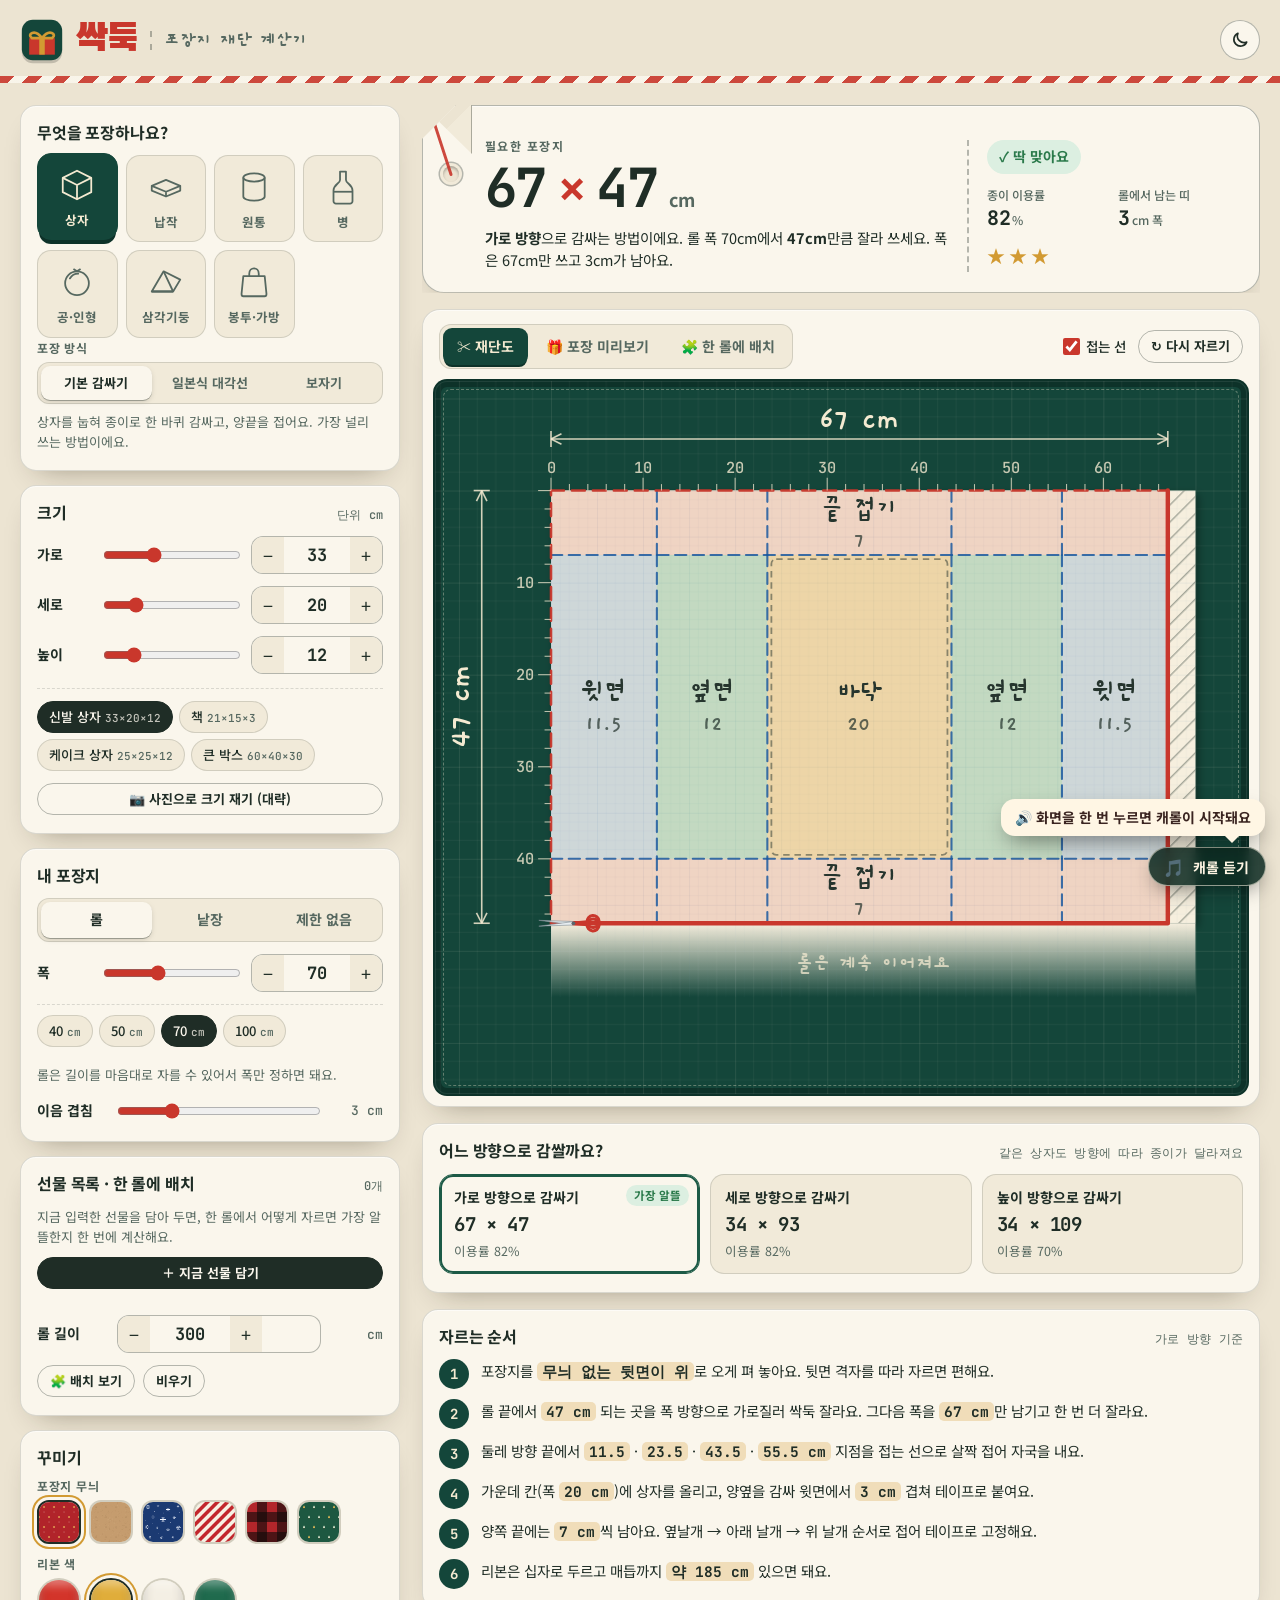
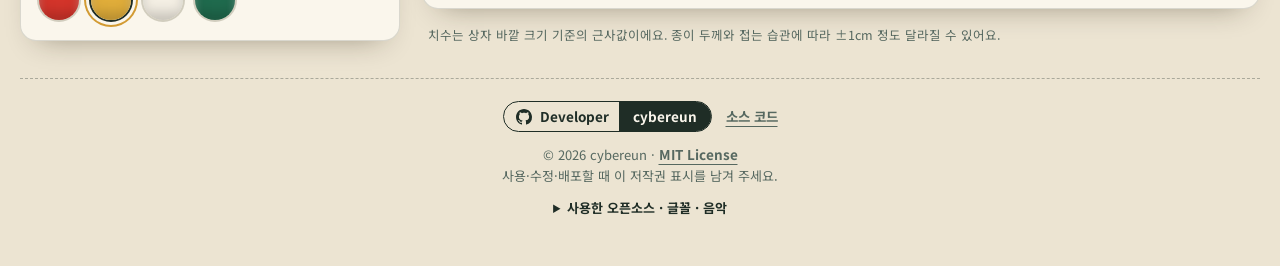
==== commit ba618838: "Add new shapes, wrap methods, one-roll packing and photo measuring" ====
--- a/app/index.html
+++ b/app/index.html
@@ -7,7 +7,7 @@
 <link rel="preconnect" href="https://fonts.googleapis.com">
 <link rel="preconnect" href="https://fonts.gstatic.com" crossorigin>
 <link rel="stylesheet" href="https://fonts.googleapis.com/css2?family=Black+Han+Sans&family=Gaegu:wght@400;700&family=JetBrains+Mono:wght@500;700&family=Noto+Sans+KR:wght@400;500;700&display=swap">
-<link rel="stylesheet" href="css/style.css">
+<link rel="stylesheet" href="css/style.css?v=5">
 <link rel="icon" href="data:image/svg+xml,%3Csvg xmlns='http://www.w3.org/2000/svg' viewBox='0 0 64 64'%3E%3Crect width='64' height='64' rx='14' fill='%2314463a'/%3E%3Cpath d='M12 24h40v28H12z' fill='%23c9372c'/%3E%3Crect x='28' y='24' width='8' height='28' fill='%23f3d27a'/%3E%3Cpath d='M32 24c-10-14-22-6-14 0zM32 24c10-14 22-6 14 0z' fill='none' stroke='%23f3d27a' stroke-width='4' stroke-linejoin='round'/%3E%3C/svg%3E">
 </head>
 <body>
@@ -44,6 +44,10 @@
           <svg viewBox="0 0 64 64" aria-hidden="true"><path d="M32 8 56 20v24L32 56 8 44V20z" fill="none" stroke="currentColor" stroke-width="3" stroke-linejoin="round"/><path d="M8 20l24 12 24-12M32 32v24" fill="none" stroke="currentColor" stroke-width="3" stroke-linejoin="round"/></svg>
           <span>상자</span>
         </button>
+        <button type="button" class="shape" role="radio" data-shape="flat" aria-checked="false">
+          <svg viewBox="0 0 64 64" aria-hidden="true"><path d="M8 30 32 20l24 10v8L32 48 8 38z" fill="none" stroke="currentColor" stroke-width="3" stroke-linejoin="round"/><path d="M8 30l24 10 24-10M32 40v8" fill="none" stroke="currentColor" stroke-width="3" stroke-linejoin="round"/></svg>
+          <span>납작</span>
+        </button>
         <button type="button" class="shape" role="radio" data-shape="cyl" aria-checked="false">
           <svg viewBox="0 0 64 64" aria-hidden="true"><ellipse cx="32" cy="16" rx="18" ry="7" fill="none" stroke="currentColor" stroke-width="3"/><path d="M14 16v32c0 4 8 7 18 7s18-3 18-7V16" fill="none" stroke="currentColor" stroke-width="3"/></svg>
           <span>원통</span>
@@ -52,6 +56,27 @@
           <svg viewBox="0 0 64 64" aria-hidden="true"><path d="M27 6h10v14c0 6 11 8 11 18v18c0 2-2 4-4 4H20c-2 0-4-2-4-4V38c0-10 11-12 11-18z" fill="none" stroke="currentColor" stroke-width="3" stroke-linejoin="round"/><path d="M16 40h32" stroke="currentColor" stroke-width="3"/></svg>
           <span>병</span>
         </button>
+        <button type="button" class="shape" role="radio" data-shape="ball" aria-checked="false">
+          <svg viewBox="0 0 64 64" aria-hidden="true"><circle cx="32" cy="34" r="20" fill="none" stroke="currentColor" stroke-width="3"/><path d="M20 26c3-5 8-8 14-8" fill="none" stroke="currentColor" stroke-width="3" stroke-linecap="round"/><path d="M26 10l6 4 6-4" fill="none" stroke="currentColor" stroke-width="3" stroke-linejoin="round"/></svg>
+          <span>공·인형</span>
+        </button>
+        <button type="button" class="shape" role="radio" data-shape="prism" aria-checked="false">
+          <svg viewBox="0 0 64 64" aria-hidden="true"><path d="M8 48 28 14l28 14-12 20z" fill="none" stroke="currentColor" stroke-width="3" stroke-linejoin="round"/><path d="M8 48h36M28 14 44 48" fill="none" stroke="currentColor" stroke-width="3" stroke-linejoin="round"/></svg>
+          <span>삼각기둥</span>
+        </button>
+        <button type="button" class="shape" role="radio" data-shape="pouch" aria-checked="false">
+          <svg viewBox="0 0 64 64" aria-hidden="true"><path d="M14 22h36l3 30c0 2-1 4-3 4H14c-2 0-3-2-3-4z" fill="none" stroke="currentColor" stroke-width="3" stroke-linejoin="round"/><path d="M24 22v-4c0-6 4-9 8-9s8 3 8 9v4" fill="none" stroke="currentColor" stroke-width="3" stroke-linecap="round"/></svg>
+          <span>봉투·가방</span>
+        </button>
+      </div>
+      <div class="method" id="method-wrap" hidden>
+        <div class="label-s">포장 방식</div>
+        <div class="seg" role="radiogroup" aria-label="포장 방식" id="method">
+          <button type="button" role="radio" data-method="basic" aria-checked="true">기본 감싸기</button>
+          <button type="button" role="radio" data-method="diag" aria-checked="false">일본식 대각선</button>
+          <button type="button" role="radio" data-method="cloth" aria-checked="false">보자기</button>
+        </div>
+        <p class="note" id="method-note"></p>
       </div>
     </section>
 
@@ -62,6 +87,7 @@
       </div>
       <div id="dims" class="dims"></div>
       <div class="presets" id="presets" aria-label="자주 쓰는 크기"></div>
+      <button type="button" class="btn ghost sm photo-btn" id="btn-photo">📷 사진으로 크기 재기 (대략)</button>
     </section>
 
     <section class="card" id="c-paper" aria-labelledby="h-paper">
@@ -79,6 +105,23 @@
       </div>
     </section>
 
+
+    <section class="card" id="c-gifts" aria-labelledby="h-gifts">
+      <div class="card-head">
+        <h2 id="h-gifts">선물 목록 · 한 롤에 배치</h2>
+        <span class="unit-tag" id="gift-count">0개</span>
+      </div>
+      <p class="note">지금 입력한 선물을 담아 두면, 한 롤에서 어떻게 자르면 가장 알뜰한지 한 번에 계산해요.</p>
+      <button type="button" class="btn sm add-gift" id="btn-add-gift">＋ 지금 선물 담기</button>
+      <ul class="gifts" id="gift-list"></ul>
+      <div class="field slim rolllen" id="rolllen-field">
+        <label for="roll-len">롤 길이</label>
+        <div class="num"><button type="button" id="rl-minus" aria-label="롤 길이 줄이기">−</button><input type="number" id="roll-len" inputmode="decimal" min="0" max="5000" step="50" value="300" aria-label="가진 롤 길이 cm"><button type="button" id="rl-plus" aria-label="롤 길이 늘리기">+</button></div>
+        <output>cm</output>
+      </div>
+      <div class="gift-actions"><button type="button" class="btn ghost sm" id="btn-pack-open">🧩 배치 보기</button><button type="button" class="btn ghost sm" id="btn-gift-clear">비우기</button></div>
+    </section>
+
     <section class="card" id="c-style" aria-labelledby="h-style">
       <h2 id="h-style">꾸미기</h2>
       <div class="label-s">포장지 무늬</div>
@@ -113,11 +156,15 @@
         <div class="tabs" role="tablist" aria-label="보기 전환">
           <button type="button" role="tab" id="tab-cut" aria-selected="true" aria-controls="panel-cut">✂ 재단도</button>
           <button type="button" role="tab" id="tab-wrap" aria-selected="false" aria-controls="panel-wrap">🎁 포장 미리보기</button>
+          <button type="button" role="tab" id="tab-pack" aria-selected="false" aria-controls="panel-pack">🧩 한 롤에 배치</button>
         </div>
         <div class="stage-tools" id="tools-cut">
           <label class="check"><input type="checkbox" id="chk-folds" checked><span>접는 선</span></label>
           <button type="button" class="btn ghost sm" id="btn-recut">↻ 다시 자르기</button>
         </div>
+        <div class="stage-tools" id="tools-pack" hidden>
+          <button type="button" class="btn ghost sm" id="btn-repack">↻ 다시 맞추기</button>
+        </div>
         <div class="stage-tools" id="tools-wrap" hidden>
           <label class="check"><input type="checkbox" id="chk-auto" checked><span>자동 카메라</span></label>
         </div>
@@ -126,6 +173,9 @@
       <div class="stage" id="stage">
         <div id="panel-cut" role="tabpanel" aria-labelledby="tab-cut" class="panel">
           <svg id="cut" xmlns="http://www.w3.org/2000/svg" role="img" aria-label="포장지 재단선과 접는 선 도면"></svg>
+        </div>
+        <div id="panel-pack" role="tabpanel" aria-labelledby="tab-pack" class="panel" hidden>
+          <svg id="packsvg" xmlns="http://www.w3.org/2000/svg" role="img" aria-label="한 롤에 선물 포장지를 배치한 그림"></svg>
         </div>
         <div id="panel-wrap" role="tabpanel" aria-labelledby="tab-wrap" class="panel" hidden>
           <div id="gl" class="gl"></div>
@@ -149,9 +199,15 @@
       <div class="chips-steps" id="step-chips" hidden></div>
     </div>
 
+    <div class="card pack-result" id="pack-card" hidden>
+      <div class="card-head"><h2>한 롤 배치 결과</h2><span class="unit-tag" id="pack-sub"></span></div>
+      <div class="pack-sum" id="pack-sum"></div>
+      <p class="pack-msg" id="pack-msg"></p>
+    </div>
+
     <div class="card" id="options-card" hidden>
       <div class="card-head">
-        <h2>어느 방향으로 감쌀까요?</h2>
+        <h2 id="options-title">어느 방향으로 감쌀까요?</h2>
         <span class="unit-tag">같은 상자도 방향에 따라 종이가 달라져요</span>
       </div>
       <div class="options" id="options" role="radiogroup" aria-label="감싸는 방향"></div>
@@ -165,6 +221,33 @@
     <p class="fine">치수는 상자 바깥 크기 기준의 근사값이에요. 종이 두께와 접는 습관에 따라 ±1cm 정도 달라질 수 있어요.</p>
   </section>
 </main>
+
+
+<div class="overlay" id="photo-overlay" hidden role="dialog" aria-modal="true" aria-labelledby="photo-title">
+  <div class="sheet">
+    <div class="sheet-head">
+      <h2 id="photo-title">사진으로 크기 재기 <small>대략 ±5%</small></h2>
+      <button type="button" class="icon-btn" id="photo-close" aria-label="닫기">✕</button>
+    </div>
+    <ol class="photo-tips">
+      <li><b>A4 용지</b>를 선물 바로 옆, <b>같은 바닥</b>에 놓고 가까이에서 찍어요.</li>
+      <li>사진은 이 기기 안에서만 쓰고 어디에도 올리지 않아요.</li>
+    </ol>
+    <label class="filebtn btn sm" for="photo-file">📷 사진 고르기 · 찍기</label>
+    <input type="file" id="photo-file" accept="image/*" capture="environment" hidden>
+    <div class="photo-step" id="photo-step" aria-live="polite">먼저 사진을 골라 주세요.</div>
+    <div class="photo-canvas" id="photo-canvas-wrap" hidden><canvas id="photo-canvas"></canvas></div>
+    <div class="photo-actions" id="photo-actions" hidden>
+      <button type="button" class="btn ghost sm" id="photo-undo">↶ 마지막 점 취소</button>
+      <button type="button" class="btn ghost sm" id="photo-skip" hidden>이 단계 건너뛰기</button>
+    </div>
+    <div class="photo-result" id="photo-result" hidden>
+      <h3>측정 결과 (직접 고칠 수 있어요)</h3>
+      <div class="photo-fields" id="photo-fields"></div>
+      <button type="button" class="btn" id="photo-apply">이 크기로 계산하기</button>
+    </div>
+  </div>
+</div>
 
 <footer class="appfoot">
 <div class="legal">
@@ -185,10 +268,12 @@
 </footer>
 
 <script src="vendor/three.min.js"></script>
-<script src="js/calc.js"></script>
-<script src="js/diagram.js"></script>
-<script src="js/stage3d.js"></script>
-<script src="js/app.js"></script>
+<script src="js/calc.js?v=3"></script>
+<script src="js/diagram.js?v=3"></script>
+<script src="js/stage3d.js?v=5"></script>
+<script src="js/pack.js?v=4"></script>
+<script src="js/photo.js?v=3"></script>
+<script src="js/app.js?v=3"></script>
 <script src="../bgm.js" defer></script>
 </body>
 </html>
--- a/app/css/style.css
+++ b/app/css/style.css
@@ -90,10 +90,10 @@
 .label-s:first-of-type { margin-top: 2px; }
 
 /* ───── 모양 고르기 ───── */
-.shapes { display: grid; grid-template-columns: repeat(3, 1fr); gap: 10px; }
+.shapes { display: grid; grid-template-columns: repeat(4, 1fr); gap: 8px; }
 .shape { display: grid; justify-items: center; gap: 6px; padding: 12px 6px 10px; border-radius: 14px; border: 1.5px solid var(--line); background: var(--card-2); color: var(--ink-2); transition: transform .15s, border-color .15s, background .15s, color .15s; }
-.shape svg { width: 44px; height: 44px; }
-.shape span { font-weight: 700; font-size: 14px; }
+.shape svg { width: 38px; height: 38px; }
+.shape span { font-weight: 700; font-size: 12.5px; white-space: nowrap; }
 .shape:hover { transform: translateY(-2px); border-color: var(--line-strong); }
 .shape[aria-checked="true"] { background: var(--mat); border-color: var(--mat); color: #f4ead1; box-shadow: 0 6px 0 -2px var(--mat-deep); transform: translateY(-2px); }
 
@@ -227,7 +227,9 @@
   #c-size { order: 3; }
   .stagecard { order: 4; }
   #c-paper { order: 5; }
+  #c-gifts { order: 6; }
   #c-style { order: 6; }
+  #pack-card { order: 4; }
   #options-card { order: 7; }
   #steps-card { order: 8; }
   .fine { order: 9; }
@@ -261,3 +263,56 @@
 .credits { max-width: 560px; font-size: 13px; color: var(--ink-2); text-align: left; }
 .credits summary { cursor: pointer; text-align: center; font-weight: 700; color: var(--ink); }
 .credits ul { margin: 10px 0 0; padding-left: 18px; display: grid; gap: 6px; }
+
+/* ───── 포장 방식 · 선물 목록 · 사진 측정 ───── */
+.method { margin-top: 4px; }
+.method .seg button { font-size: 13px; padding: 7px 2px; }
+.note { font-size: 13px; color: var(--ink-2); margin-top: 8px; text-wrap: pretty; }
+.photo-btn { margin-top: 12px; width: 100%; justify-content: center; }
+.add-gift { margin-top: 10px; width: 100%; justify-content: center; }
+.gifts { list-style: none; margin: 12px 0 0; padding: 0; display: grid; gap: 8px; }
+.gifts li { display: grid; grid-template-columns: 14px minmax(0, 1fr) auto auto; align-items: center; gap: 10px; padding: 8px 10px; border-radius: 12px; background: var(--card-2); border: 1.5px solid var(--line); }
+.gifts .dot { width: 14px; height: 14px; border-radius: 50%; background: var(--c); }
+.gifts .g-name { font-weight: 700; font-size: 13.5px; min-width: 0; }
+.gifts .g-name small { display: block; font: 500 11.5px var(--f-mono); color: var(--ink-2); }
+.gifts .qty { display: inline-flex; align-items: center; border: 1.5px solid var(--line-strong); border-radius: 10px; overflow: hidden; }
+.gifts .qty button { width: 26px; height: 28px; border: 0; background: var(--card); font-size: 15px; }
+.gifts .qty span { min-width: 22px; text-align: center; font: 700 13px var(--f-mono); }
+.gifts .del { border: 0; background: transparent; color: var(--ink-2); font-size: 16px; width: 28px; height: 28px; border-radius: 8px; }
+.gifts .del:hover { background: var(--bad-bg); color: var(--bad); }
+.rolllen { margin-top: 12px; grid-template-columns: 60px minmax(0, 1fr) 24px; }
+.rolllen .num input { width: 80px; }
+.gift-actions { display: flex; gap: 8px; margin-top: 12px; }
+.pack-sum { display: grid; grid-template-columns: repeat(auto-fit, minmax(130px, 1fr)); gap: 12px; }
+.pack-sum .m { display: grid; gap: 2px; }
+.pack-sum .m span { font-size: 12px; color: var(--ink-2); }
+.pack-sum .m b { font: 700 22px var(--f-mono); letter-spacing: -.02em; }
+.pack-sum .m b small { font: 500 12px var(--f-body); color: var(--ink-2); margin-left: 2px; }
+.pack-msg { margin-top: 12px; padding: 10px 14px; border-radius: 12px; font-weight: 500; text-wrap: pretty; }
+.pack-msg.ok { background: var(--good-bg); color: var(--good); }
+.pack-msg.bad { background: var(--bad-bg); color: var(--bad); }
+.pack-msg.free { background: var(--card-2); color: var(--ink); }
+
+.overlay { position: fixed; inset: 0; z-index: 90; background: rgba(8, 20, 16, .72); display: grid; place-items: center; padding: max(14px, env(safe-area-inset-top, 0px)) 14px 14px; overflow-y: auto; }
+.sheet { width: min(100%, 760px); max-height: 100%; overflow-y: auto; background: var(--card); border-radius: 20px; padding: 18px 18px 22px; border: 1.5px solid var(--line-strong); box-shadow: 0 30px 60px -20px rgba(0, 0, 0, .7); }
+.sheet-head { display: flex; align-items: center; justify-content: space-between; gap: 10px; }
+.sheet-head h2 { font: 700 18px var(--f-body); } .sheet-head small { font: 500 12px var(--f-mono); color: var(--ink-2); margin-left: 6px; }
+.photo-tips { margin: 10px 0 12px; padding-left: 20px; display: grid; gap: 4px; font-size: 14px; color: var(--ink-2); }
+.filebtn { cursor: pointer; display: inline-flex; align-items: center; gap: 6px; }
+.photo-step { margin: 14px 0 8px; padding: 10px 14px; min-height: 5.4em; border-radius: 12px; background: color-mix(in srgb, var(--gold) 22%, transparent); font-weight: 700; font-size: 14.5px; }
+.photo-canvas { border-radius: 12px; overflow: hidden; background: #111; touch-action: none; }
+.photo-canvas canvas { display: block; width: 100%; height: auto; cursor: crosshair; touch-action: none; }
+.photo-actions { display: flex; gap: 8px; margin-top: 10px; flex-wrap: wrap; }
+.photo-result { margin-top: 16px; display: grid; gap: 12px; }
+.photo-result h3 { font: 700 15px var(--f-body); }
+.photo-fields { display: grid; gap: 10px; }
+
+@keyframes pkdrop { from { transform: translate(0, calc(var(--drop) * -1)); opacity: 0; } to { transform: translate(0, 0); opacity: 1; } }
+#packsvg { width: 100%; height: 100%; display: block; }
+
+.tabs button { white-space: nowrap; }
+@media (max-width: 640px) {
+  .tabs { display: flex; width: 100%; }
+  .tabs button { flex: 1 1 0; padding: 8px 4px; font-size: 12.5px; }
+  .stage-top { gap: 8px; }
+}
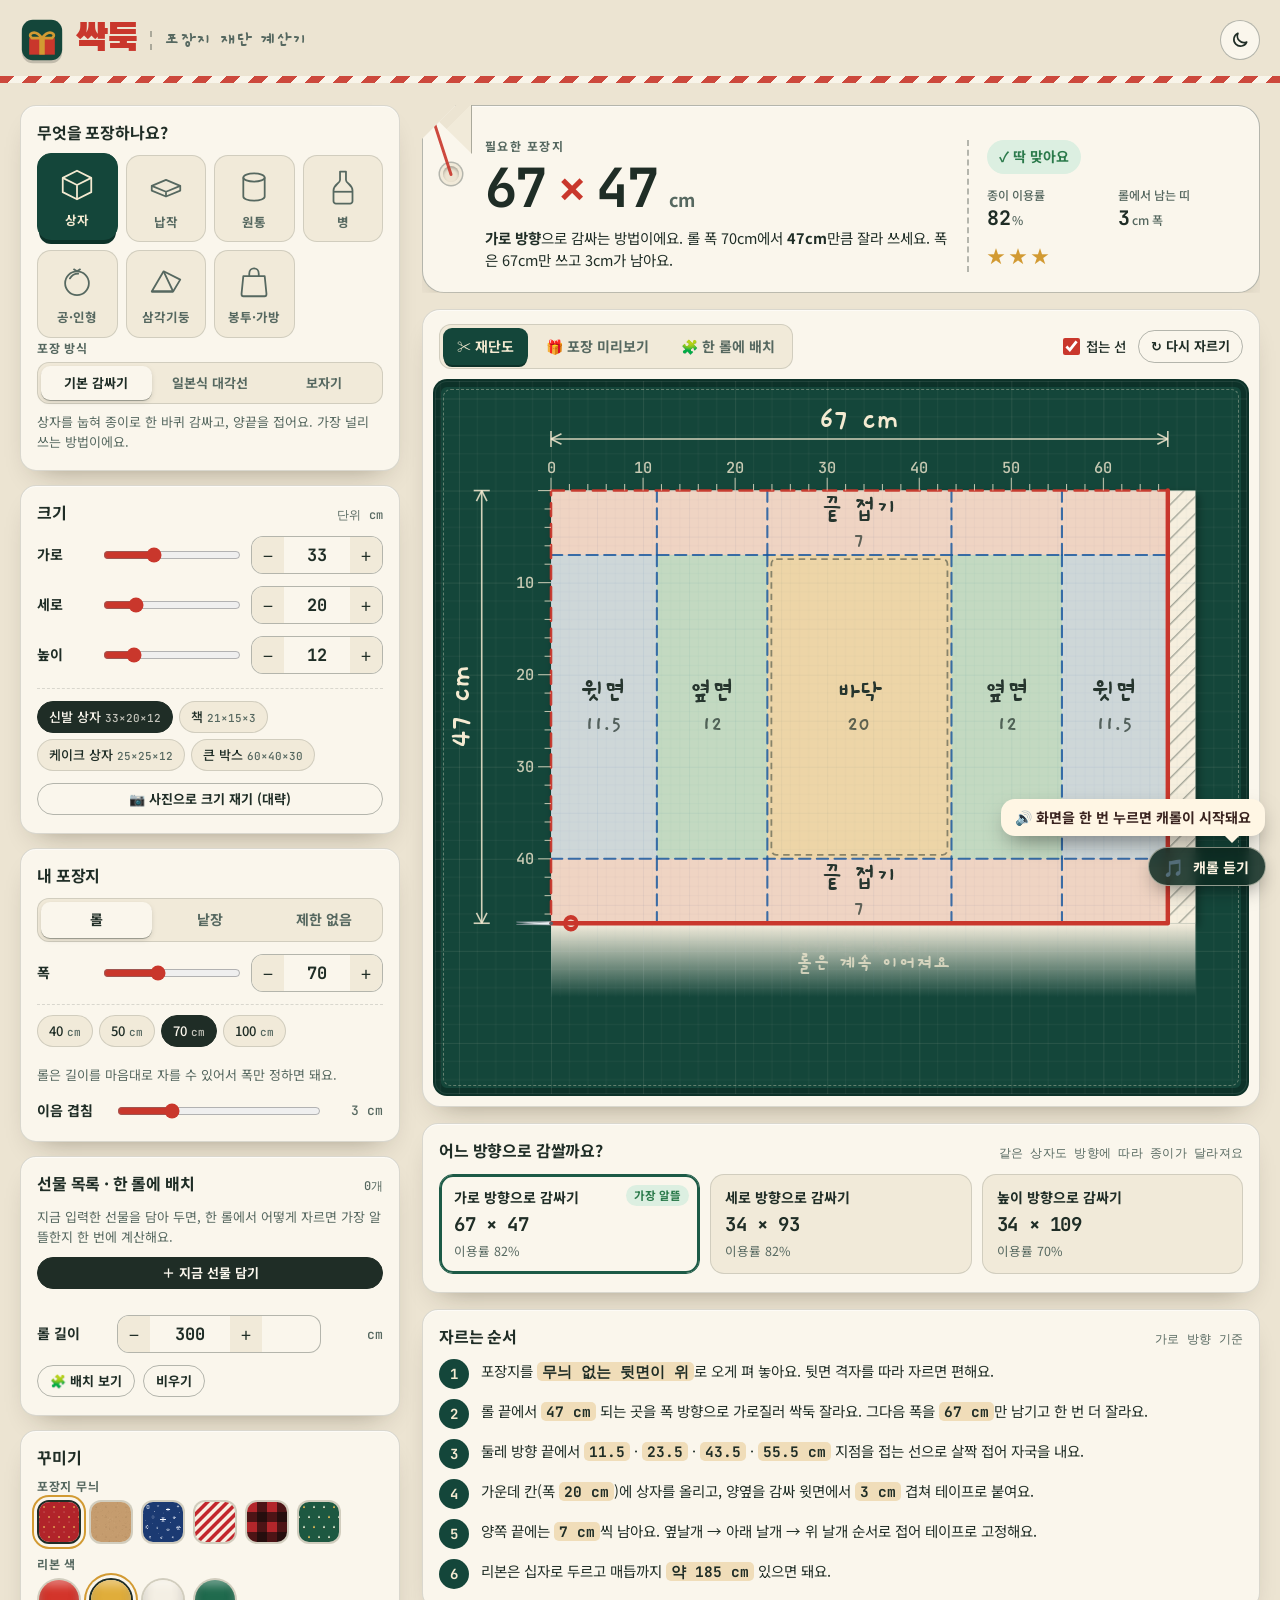
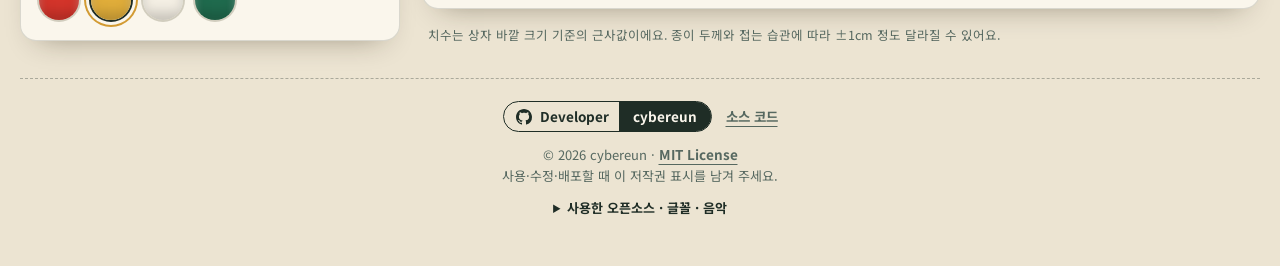
==== commit 792f5ca9: "Photo measuring: clear-all button, progress list, early finish and clearer guidance" ====
--- a/app/index.html
+++ b/app/index.html
@@ -7,7 +7,7 @@
 <link rel="preconnect" href="https://fonts.googleapis.com">
 <link rel="preconnect" href="https://fonts.gstatic.com" crossorigin>
 <link rel="stylesheet" href="https://fonts.googleapis.com/css2?family=Black+Han+Sans&family=Gaegu:wght@400;700&family=JetBrains+Mono:wght@500;700&family=Noto+Sans+KR:wght@400;500;700&display=swap">
-<link rel="stylesheet" href="css/style.css?v=5">
+<link rel="stylesheet" href="css/style.css?v=6">
 <link rel="icon" href="data:image/svg+xml,%3Csvg xmlns='http://www.w3.org/2000/svg' viewBox='0 0 64 64'%3E%3Crect width='64' height='64' rx='14' fill='%2314463a'/%3E%3Cpath d='M12 24h40v28H12z' fill='%23c9372c'/%3E%3Crect x='28' y='24' width='8' height='28' fill='%23f3d27a'/%3E%3Cpath d='M32 24c-10-14-22-6-14 0zM32 24c10-14 22-6 14 0z' fill='none' stroke='%23f3d27a' stroke-width='4' stroke-linejoin='round'/%3E%3C/svg%3E">
 </head>
 <body>
@@ -237,12 +237,16 @@
     <input type="file" id="photo-file" accept="image/*" capture="environment" hidden>
     <div class="photo-step" id="photo-step" aria-live="polite">먼저 사진을 골라 주세요.</div>
     <div class="photo-canvas" id="photo-canvas-wrap" hidden><canvas id="photo-canvas"></canvas></div>
+    <ul class="photo-list" id="photo-list" aria-label="측정 진행 상황"></ul>
     <div class="photo-actions" id="photo-actions" hidden>
       <button type="button" class="btn ghost sm" id="photo-undo">↶ 마지막 점 취소</button>
+      <button type="button" class="btn ghost sm" id="photo-reset">⟲ 점 모두 지우기</button>
+      <button type="button" class="btn sm" id="photo-finish" hidden>측정 끝내고 결과 보기</button>
       <button type="button" class="btn ghost sm" id="photo-skip" hidden>이 단계 건너뛰기</button>
     </div>
     <div class="photo-result" id="photo-result" hidden>
       <h3>측정 결과 (직접 고칠 수 있어요)</h3>
+      <p class="note">아래 숫자를 확인하고 <b>“이 크기로 계산하기”</b>를 누르면 왼쪽 크기 칸에 그대로 들어가고, 포장지 크기와 재단도가 바로 새로 계산돼요. 점을 다시 찍고 싶으면 위의 “점 모두 지우기”를 누르세요.</p>
       <div class="photo-fields" id="photo-fields"></div>
       <button type="button" class="btn" id="photo-apply">이 크기로 계산하기</button>
     </div>
@@ -272,7 +276,7 @@
 <script src="js/diagram.js?v=3"></script>
 <script src="js/stage3d.js?v=5"></script>
 <script src="js/pack.js?v=4"></script>
-<script src="js/photo.js?v=3"></script>
+<script src="js/photo.js?v=6"></script>
 <script src="js/app.js?v=3"></script>
 <script src="../bgm.js" defer></script>
 </body>
--- a/app/css/style.css
+++ b/app/css/style.css
@@ -316,3 +316,8 @@
   .tabs button { flex: 1 1 0; padding: 8px 4px; font-size: 12.5px; }
   .stage-top { gap: 8px; }
 }
+
+.photo-list { list-style: none; margin: 10px 0 0; padding: 0; display: flex; flex-wrap: wrap; gap: 6px; }
+.photo-list li { font: 500 12.5px var(--f-mono); padding: 4px 10px; border-radius: 999px; border: 1.5px solid var(--line); color: var(--ink-2); background: var(--card-2); }
+.photo-list li.ok { color: var(--good); border-color: var(--good); background: var(--good-bg); font-weight: 700; }
+.photo-list li.now { color: var(--ink); border-color: var(--gold); background: color-mix(in srgb, var(--gold) 22%, transparent); font-weight: 700; }
